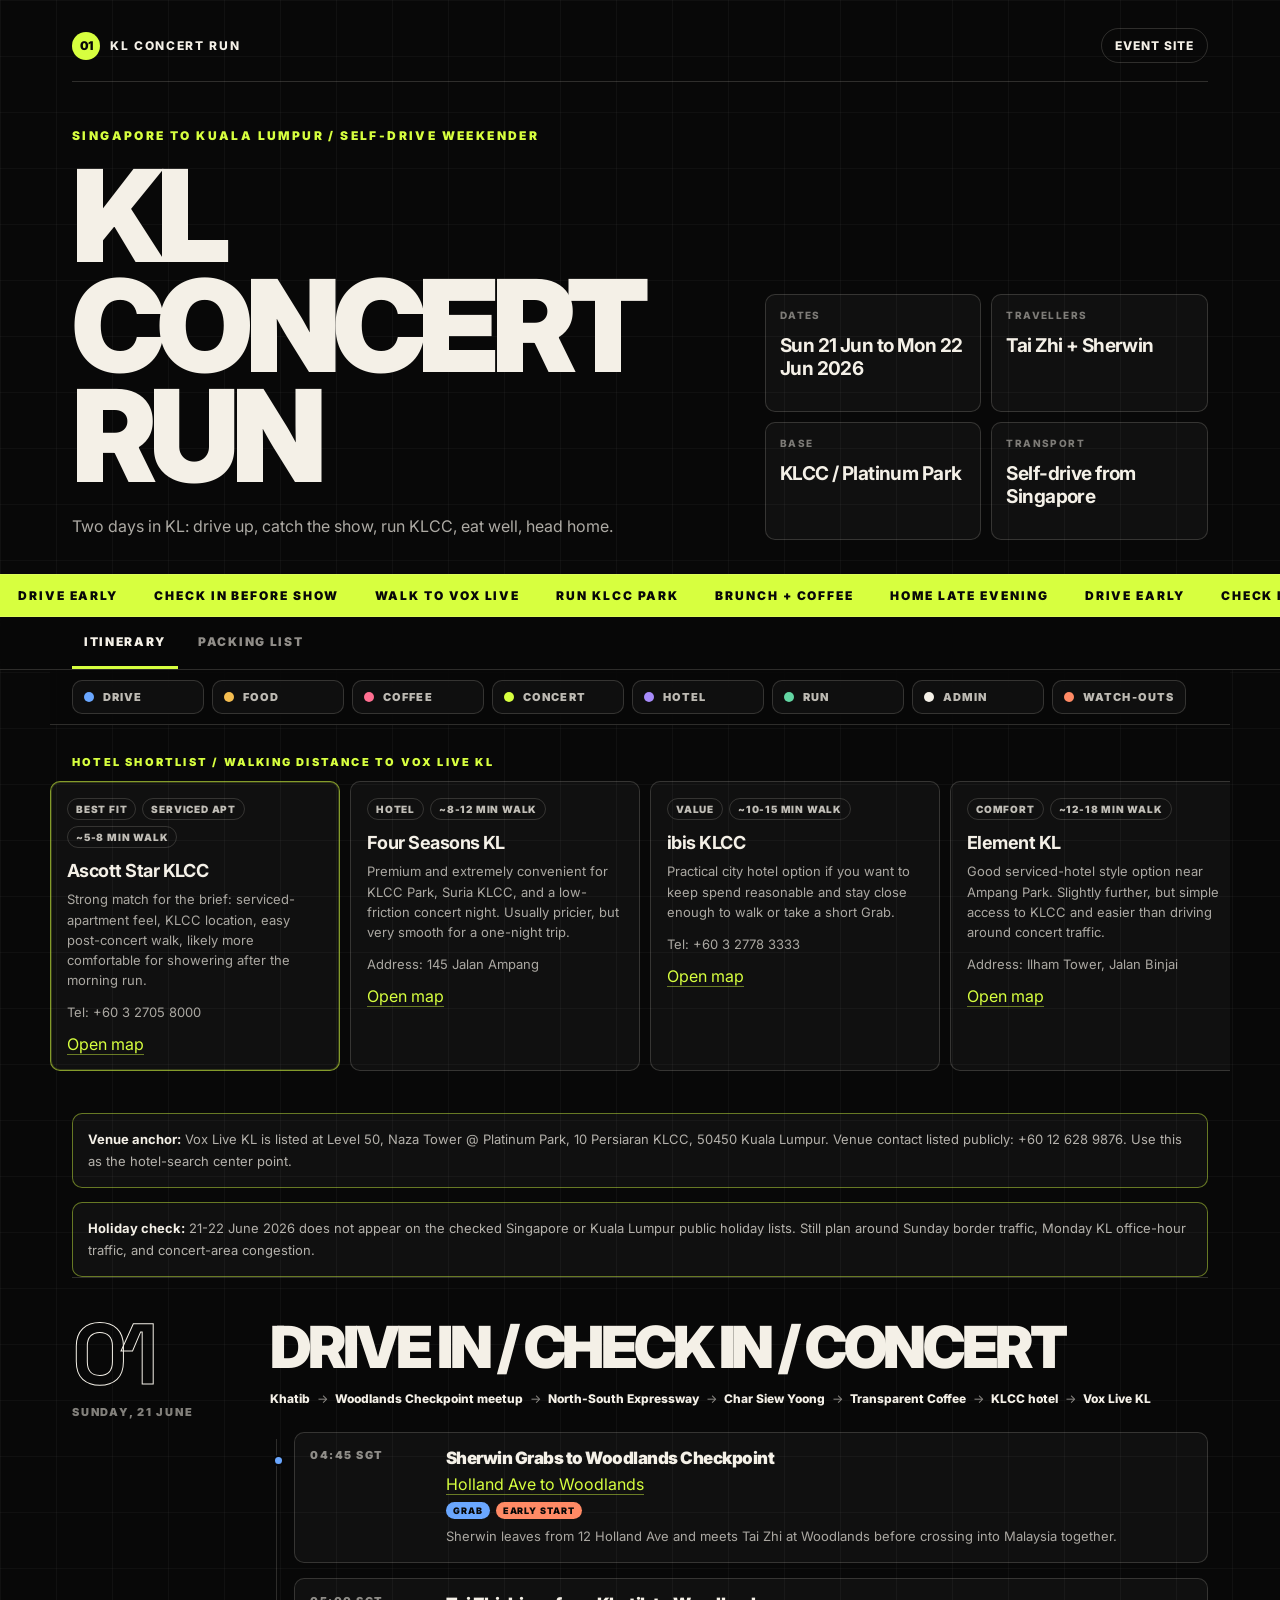
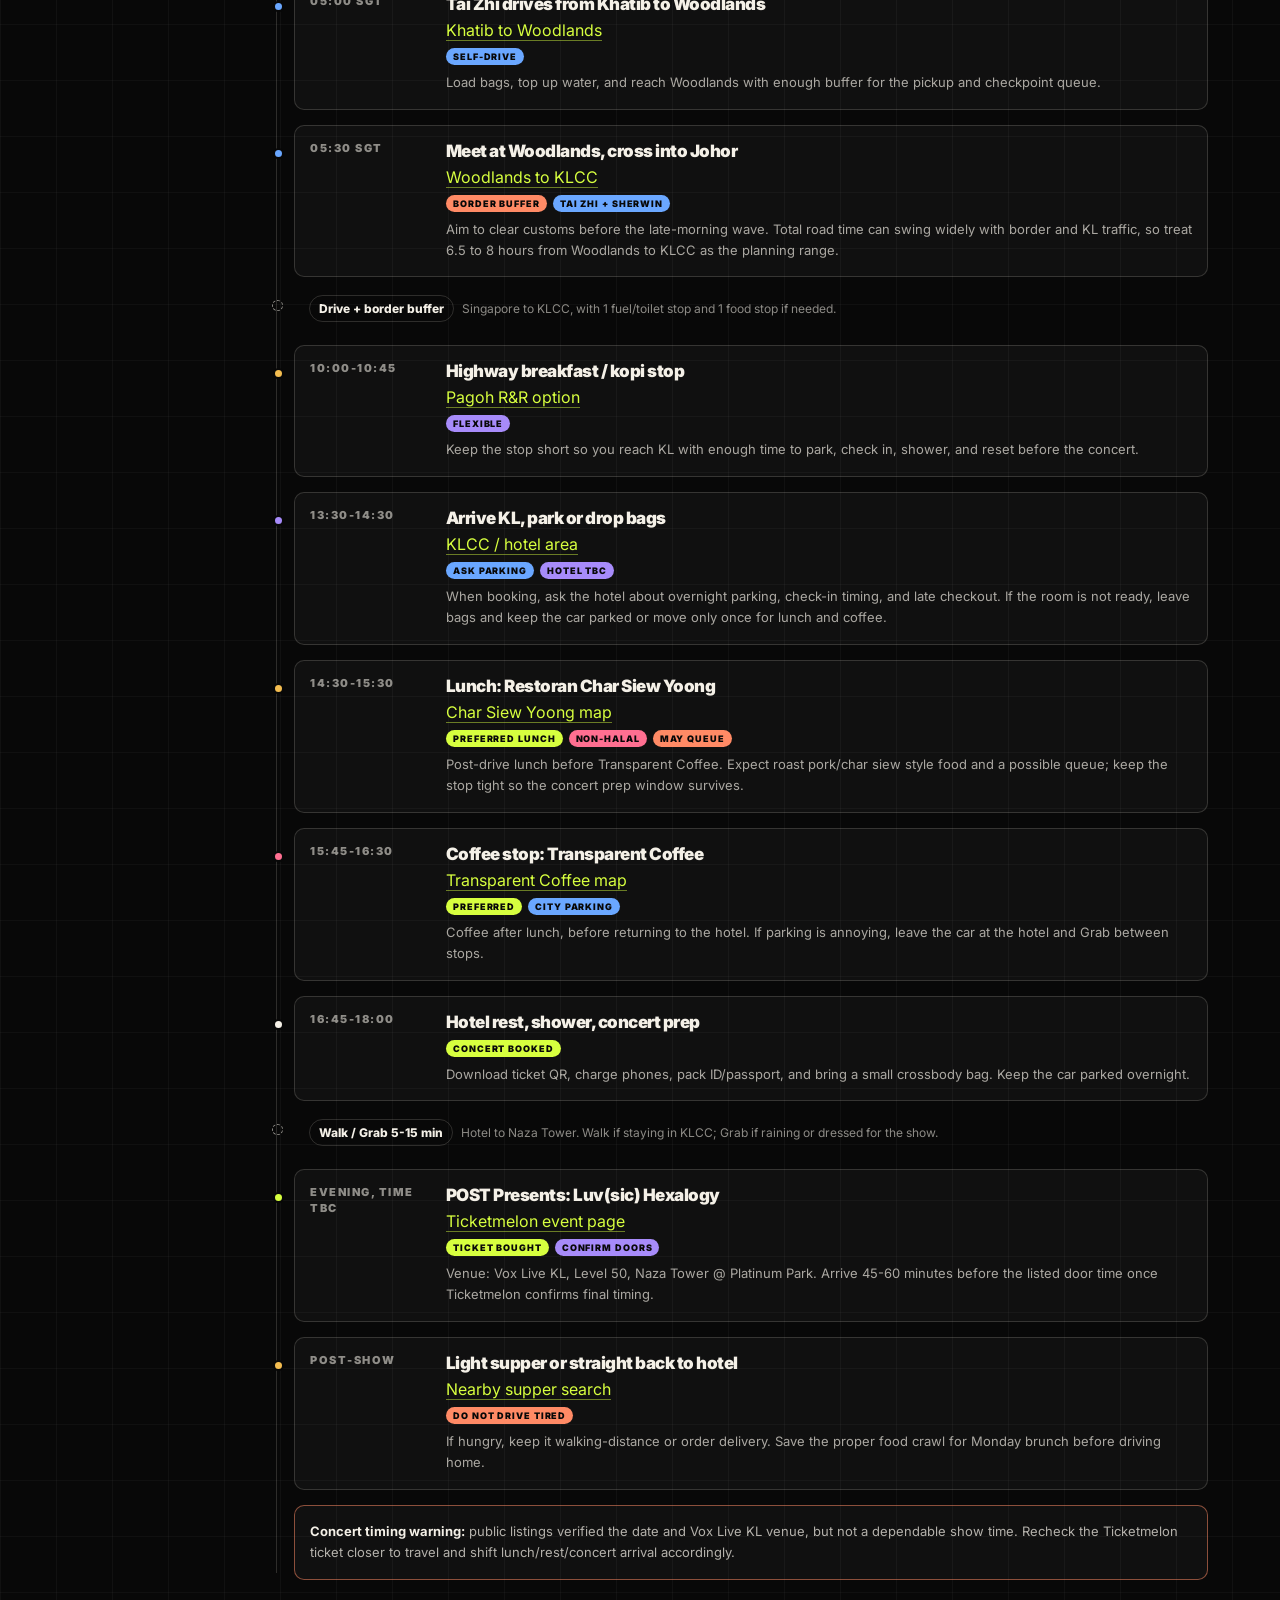
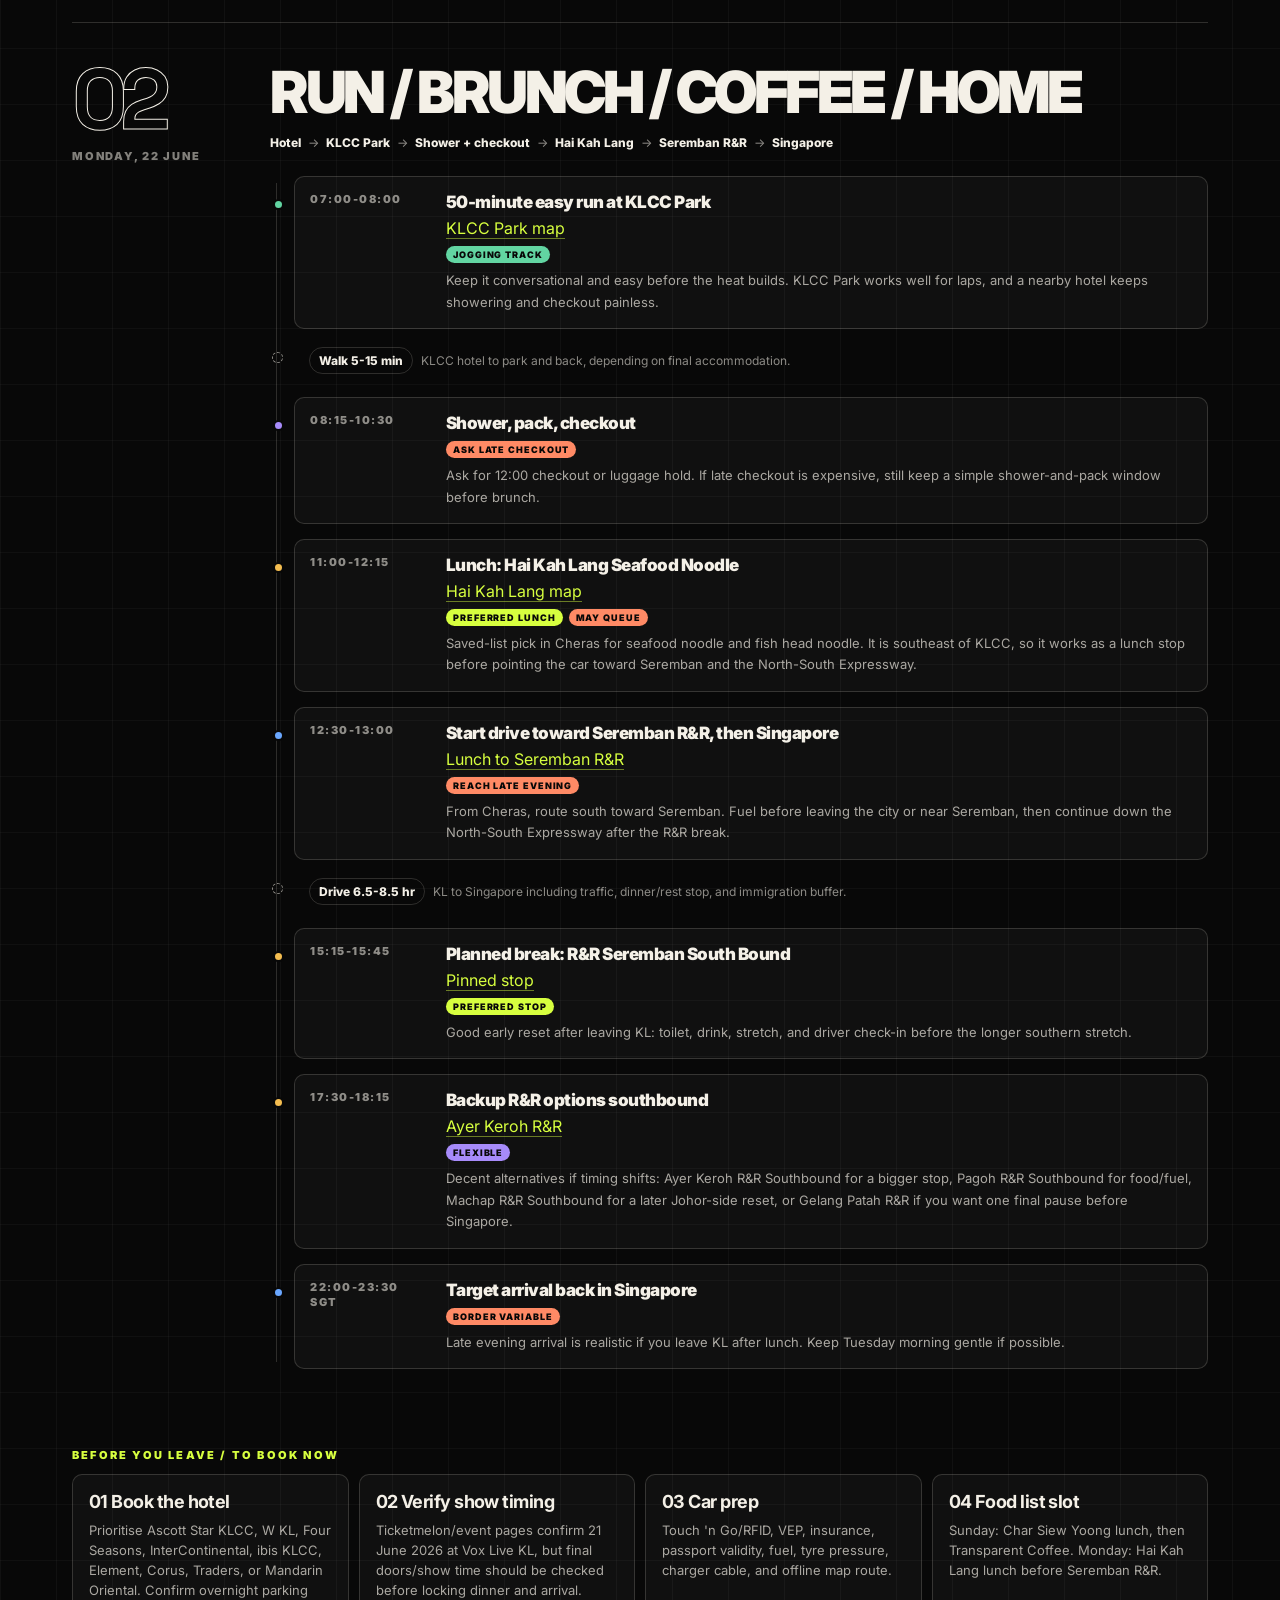
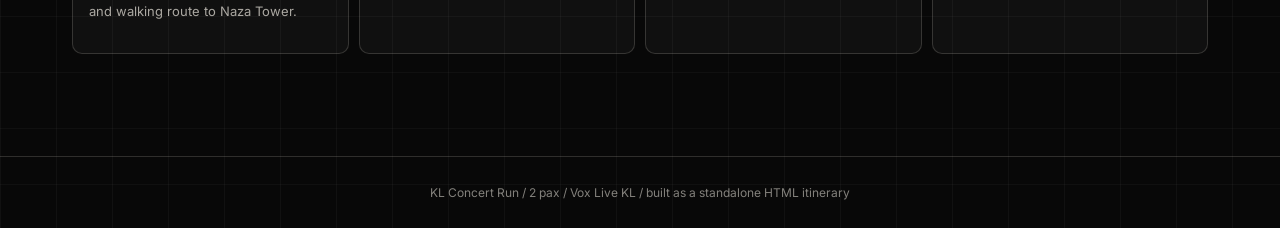
==== index.html @ bd3b13ca "Add KL concert itinerary site" ====
<!DOCTYPE html>
<html lang="en">
<head>
<meta charset="UTF-8">
<meta name="viewport" content="width=device-width, initial-scale=1.0">
<title>KL Concert Run - 21 to 22 June 2026</title>
<link rel="preconnect" href="https://fonts.googleapis.com">
<link rel="preconnect" href="https://fonts.gstatic.com" crossorigin>
<link href="https://fonts.googleapis.com/css2?family=Inter:wght@400;500;600;700;800;900&family=Space+Grotesk:wght@500;700&display=swap" rel="stylesheet">
<style>
  *, *::before, *::after { box-sizing: border-box; }
  :root {
    --black: #080808;
    --coal: #111111;
    --panel: #171717;
    --paper: #f4f0e7;
    --paper-2: #e7dece;
    --ink: #101010;
    --muted: #756e64;
    --line: rgba(244,240,231,0.16);
    --line-dark: rgba(8,8,8,0.16);
    --acid: #d7ff3f;
    --blue: #6aa7ff;
    --pink: #ff6f91;
    --mint: #62d5a2;
    --amber: #f4bd50;
    --violet: #a78bfa;
    --radius: 10px;
  }

  html { scroll-behavior: smooth; }
  body {
    margin: 0;
    background: var(--black);
    color: var(--paper);
    font-family: Inter, system-ui, -apple-system, BlinkMacSystemFont, "Segoe UI", sans-serif;
    letter-spacing: 0;
  }
  a { color: inherit; }
  button { font: inherit; }

  .shell { min-height: 100vh; background:
    linear-gradient(90deg, rgba(255,255,255,0.035) 1px, transparent 1px) 0 0 / 56px 56px,
    linear-gradient(180deg, rgba(255,255,255,0.03) 1px, transparent 1px) 0 0 / 56px 56px,
    var(--black);
  }
  header {
    max-width: 1180px;
    margin: 0 auto;
    padding: 28px 22px 34px;
  }
  .topbar {
    display: flex;
    align-items: center;
    justify-content: space-between;
    gap: 16px;
    border-bottom: 1px solid var(--line);
    padding-bottom: 18px;
  }
  .brand {
    display: flex;
    align-items: center;
    gap: 10px;
    font-size: 12px;
    font-weight: 800;
    text-transform: uppercase;
    letter-spacing: 0.14em;
  }
  .mark {
    width: 28px;
    height: 28px;
    display: grid;
    place-items: center;
    color: var(--black);
    background: var(--acid);
    border-radius: 50%;
    font-weight: 900;
    letter-spacing: -0.05em;
  }
  .ticket-link {
    display: inline-flex;
    align-items: center;
    gap: 8px;
    border: 1px solid var(--line);
    border-radius: 999px;
    padding: 9px 13px;
    color: var(--paper);
    text-decoration: none;
    font-size: 12px;
    font-weight: 800;
    text-transform: uppercase;
    letter-spacing: 0.08em;
  }
  .ticket-link:hover { background: var(--paper); color: var(--black); }

  .hero {
    display: grid;
    grid-template-columns: minmax(0, 1.2fr) minmax(280px, 0.8fr);
    gap: 28px;
    padding-top: 46px;
    align-items: end;
  }
  .eyebrow {
    color: var(--acid);
    font-size: 12px;
    font-weight: 900;
    text-transform: uppercase;
    letter-spacing: 0.2em;
    margin-bottom: 18px;
  }
  h1 {
    margin: 0;
    font-size: clamp(52px, 10vw, 132px);
    line-height: 0.86;
    letter-spacing: -0.06em;
    font-weight: 900;
    text-transform: uppercase;
  }
  .hero-copy {
    max-width: 620px;
    color: rgba(244,240,231,0.7);
    font-size: 16px;
    line-height: 1.7;
    margin: 22px 0 0;
  }
  .stat-grid {
    display: grid;
    grid-template-columns: 1fr 1fr;
    gap: 10px;
  }
  .stat {
    min-height: 118px;
    border: 1px solid var(--line);
    background: rgba(255,255,255,0.035);
    border-radius: var(--radius);
    padding: 14px;
  }
  .stat span {
    display: block;
    color: rgba(244,240,231,0.48);
    font-size: 10px;
    text-transform: uppercase;
    letter-spacing: 0.14em;
    font-weight: 800;
    margin-bottom: 14px;
  }
  .stat strong {
    display: block;
    font-size: 19px;
    line-height: 1.2;
    letter-spacing: -0.03em;
  }
  .marquee {
    overflow: hidden;
    border-top: 1px solid var(--line);
    border-bottom: 1px solid var(--line);
    background: var(--acid);
    color: var(--black);
  }
  .marquee-track {
    display: flex;
    width: max-content;
    animation: ticker 28s linear infinite;
  }
  .marquee span {
    padding: 13px 18px;
    font-size: 12px;
    font-weight: 900;
    text-transform: uppercase;
    letter-spacing: 0.16em;
    white-space: nowrap;
  }
  @keyframes ticker { to { transform: translateX(-50%); } }

  .tab-nav {
    position: sticky;
    top: 0;
    z-index: 10;
    background: rgba(8,8,8,0.86);
    backdrop-filter: blur(18px);
    border-bottom: 1px solid var(--line);
  }
  .tab-inner {
    max-width: 1180px;
    margin: 0 auto;
    padding: 0 22px;
    display: flex;
    gap: 8px;
  }
  .tab-btn {
    appearance: none;
    border: 0;
    background: transparent;
    color: rgba(244,240,231,0.58);
    padding: 17px 12px;
    font-size: 12px;
    font-weight: 900;
    text-transform: uppercase;
    letter-spacing: 0.14em;
    cursor: pointer;
    border-bottom: 3px solid transparent;
  }
  .tab-btn.active { color: var(--paper); border-bottom-color: var(--acid); }
  .tab-panel { display: none; }
  .tab-panel.active { display: block; }

  main {
    max-width: 1180px;
    margin: 0 auto;
    padding: 30px 22px 72px;
  }
  .todo-grid {
    display: grid;
    grid-template-columns: repeat(4, minmax(0, 1fr));
    gap: 10px;
    margin-bottom: 30px;
  }
  .legend-wrap {
    position: sticky;
    top: 50px;
    z-index: 9;
    margin: -30px -22px 30px;
    padding: 10px 22px;
    background: rgba(8,8,8,0.9);
    border-bottom: 1px solid var(--line);
    backdrop-filter: blur(18px);
  }
  .legend {
    max-width: 1180px;
    margin: 0 auto;
    display: flex;
    gap: 8px;
    overflow-x: auto;
    -webkit-overflow-scrolling: touch;
    scrollbar-width: none;
  }
  .legend::-webkit-scrollbar { display: none; }
  .hotel-grid {
    display: flex;
    gap: 10px;
    margin: 0 -22px 30px;
    padding: 0 22px 12px;
    overflow-x: auto;
    scroll-snap-type: x proximity;
    -webkit-overflow-scrolling: touch;
  }
  .hotel-grid::-webkit-scrollbar { height: 8px; }
  .hotel-grid::-webkit-scrollbar-track { background: rgba(244,240,231,0.08); border-radius: 999px; }
  .hotel-grid::-webkit-scrollbar-thumb { background: rgba(215,255,63,0.5); border-radius: 999px; }
  .legend-item, .hotel-card, .todo-card, .note-box {
    border: 1px solid var(--line);
    background: rgba(255,255,255,0.035);
    border-radius: var(--radius);
  }
  .legend-item {
    display: flex;
    align-items: center;
    gap: 9px;
    flex: 0 0 auto;
    min-width: 132px;
    padding: 9px 11px;
    color: rgba(244,240,231,0.76);
    font-size: 11px;
    font-weight: 900;
    letter-spacing: 0.1em;
    text-transform: uppercase;
  }
  .pip { width: 10px; height: 10px; border-radius: 50%; flex: 0 0 auto; }

  .section-kicker {
    color: var(--acid);
    font-size: 11px;
    font-weight: 900;
    text-transform: uppercase;
    letter-spacing: 0.2em;
    margin: 22px 0 12px;
  }
  .hotel-card, .todo-card {
    padding: 16px;
    min-height: 180px;
  }
  .hotel-card {
    flex: 0 0 290px;
    scroll-snap-align: start;
  }
  .hotel-card.recommended { border-color: rgba(215,255,63,0.58); box-shadow: inset 0 0 0 1px rgba(215,255,63,0.18); }
  .hotel-card h3, .todo-card h3 {
    margin: 0 0 8px;
    font-size: 18px;
    letter-spacing: -0.03em;
  }
  .hotel-card p, .todo-card p {
    margin: 0 0 12px;
    color: rgba(244,240,231,0.68);
    font-size: 13px;
    line-height: 1.55;
  }
  .mini-meta {
    display: flex;
    flex-wrap: wrap;
    gap: 6px;
    margin-bottom: 12px;
  }
  .chip {
    display: inline-flex;
    align-items: center;
    border: 1px solid var(--line);
    border-radius: 999px;
    padding: 4px 8px;
    font-size: 10px;
    font-weight: 900;
    text-transform: uppercase;
    letter-spacing: 0.08em;
    color: rgba(244,240,231,0.78);
  }
  .hotel-card a, .event-link, .note-box a {
    color: var(--acid);
    text-decoration: none;
    border-bottom: 1px solid rgba(215,255,63,0.45);
  }
  .hotel-card a:hover, .event-link:hover, .note-box a:hover { border-bottom-color: var(--acid); }

  .day-block {
    display: grid;
    grid-template-columns: 170px minmax(0, 1fr);
    gap: 28px;
    padding: 42px 0;
    border-top: 1px solid var(--line);
  }
  .day-index {
    position: sticky;
    top: 78px;
    align-self: start;
  }
  .day-number {
    font-family: "Space Grotesk", Inter, sans-serif;
    font-size: 86px;
    line-height: 0.8;
    letter-spacing: -0.09em;
    font-weight: 700;
    color: transparent;
    -webkit-text-stroke: 1px var(--paper);
  }
  .day-date {
    margin-top: 16px;
    color: rgba(244,240,231,0.52);
    font-size: 11px;
    font-weight: 900;
    text-transform: uppercase;
    letter-spacing: 0.16em;
  }
  .day-title {
    margin: 0 0 14px;
    font-size: clamp(27px, 5vw, 58px);
    line-height: 0.94;
    font-weight: 900;
    letter-spacing: -0.06em;
    text-transform: uppercase;
  }
  .route-bar {
    display: flex;
    flex-wrap: wrap;
    align-items: center;
    gap: 7px;
    margin: 0 0 24px;
    color: rgba(244,240,231,0.58);
    font-size: 12px;
    line-height: 1.6;
  }
  .route-stop {
    color: var(--paper);
    font-weight: 800;
  }
  .timeline {
    position: relative;
    padding-left: 24px;
  }
  .timeline::before {
    content: "";
    position: absolute;
    left: 6px;
    top: 7px;
    bottom: 7px;
    width: 1px;
    background: var(--line);
  }
  .event, .travel-row {
    position: relative;
    margin: 0 0 15px;
  }
  .event {
    display: grid;
    grid-template-columns: 120px minmax(0, 1fr);
    gap: 16px;
    padding: 15px;
    border: 1px solid var(--line);
    border-radius: var(--radius);
    background: rgba(255,255,255,0.035);
  }
  .event::before, .travel-row::before {
    content: "";
    position: absolute;
    left: -22px;
    top: 22px;
    width: 11px;
    height: 11px;
    border-radius: 50%;
    background: var(--paper);
    border: 2px solid var(--black);
  }
  .event.drive::before { background: var(--blue); }
  .event.food::before { background: var(--amber); }
  .event.coffee::before { background: var(--pink); }
  .event.concert::before { background: var(--acid); }
  .event.hotel::before { background: var(--violet); }
  .event.run::before { background: var(--mint); }
  .event.admin::before { background: var(--paper); }
  .event-time {
    color: rgba(244,240,231,0.56);
    font-size: 11px;
    font-weight: 900;
    text-transform: uppercase;
    letter-spacing: 0.14em;
    line-height: 1.45;
  }
  .event-name {
    font-size: 17px;
    font-weight: 900;
    letter-spacing: -0.03em;
    margin: 0 0 6px;
  }
  .event-note {
    margin: 7px 0 0;
    color: rgba(244,240,231,0.68);
    font-size: 13px;
    line-height: 1.65;
  }
  .tags {
    display: flex;
    flex-wrap: wrap;
    gap: 6px;
    margin: 8px 0 0;
  }
  .tag {
    border-radius: 999px;
    padding: 3px 7px;
    font-size: 9px;
    font-weight: 900;
    letter-spacing: 0.1em;
    text-transform: uppercase;
    color: var(--black);
  }
  .tag-booked { background: var(--acid); }
  .tag-warn { background: #ff8a65; }
  .tag-cash { background: var(--amber); }
  .tag-pork { background: var(--pink); }
  .tag-tbc { background: var(--violet); }
  .tag-parking { background: var(--blue); }
  .tag-run { background: var(--mint); }
  .travel-row {
    display: flex;
    flex-wrap: wrap;
    gap: 8px;
    align-items: center;
    padding: 3px 0 8px 15px;
    color: rgba(244,240,231,0.56);
    font-size: 12px;
  }
  .travel-row::before {
    top: 8px;
    background: transparent;
    border: 1px dashed rgba(244,240,231,0.55);
  }
  .travel-pill {
    border: 1px solid var(--line);
    border-radius: 999px;
    padding: 5px 9px;
    color: var(--paper);
    font-weight: 800;
  }
  .note-box {
    padding: 15px;
    margin: 14px 0 0;
    color: rgba(244,240,231,0.72);
    font-size: 13px;
    line-height: 1.65;
  }
  .note-box strong { color: var(--paper); }
  .note-warn { border-color: rgba(255,138,101,0.52); }
  .note-info { border-color: rgba(215,255,63,0.44); }

  .packing-head {
    display: grid;
    grid-template-columns: minmax(0, 1fr) auto;
    gap: 16px;
    align-items: center;
    padding: 22px;
    border-bottom: 1px solid var(--line);
    background: var(--coal);
  }
  .progress-wrap {
    height: 8px;
    background: rgba(244,240,231,0.14);
    border-radius: 999px;
    overflow: hidden;
  }
  .progress-bar {
    width: 0%;
    height: 100%;
    background: var(--acid);
    border-radius: inherit;
    transition: width 0.2s ease;
  }
  .pack-label {
    color: rgba(244,240,231,0.68);
    font-size: 12px;
    font-weight: 900;
    text-transform: uppercase;
    letter-spacing: 0.12em;
  }
  .pack-reset {
    border: 1px solid var(--line);
    background: transparent;
    color: var(--paper);
    border-radius: 999px;
    padding: 9px 12px;
    font-size: 11px;
    font-weight: 900;
    text-transform: uppercase;
    letter-spacing: 0.12em;
    cursor: pointer;
  }
  .pack-reset:hover { background: var(--paper); color: var(--black); }
  .pack-grid {
    display: grid;
    grid-template-columns: repeat(2, minmax(0, 1fr));
    gap: 14px;
  }
  .pack-section {
    border: 1px solid var(--line);
    border-radius: var(--radius);
    background: rgba(255,255,255,0.035);
    overflow: hidden;
  }
  .pack-section h3 {
    margin: 0;
    padding: 15px;
    border-bottom: 1px solid var(--line);
    font-size: 16px;
    letter-spacing: -0.03em;
  }
  .pack-items { padding: 8px; }
  .pack-item {
    display: flex;
    align-items: center;
    gap: 10px;
    padding: 10px 8px;
    border-radius: 8px;
    cursor: pointer;
    user-select: none;
    color: rgba(244,240,231,0.78);
    font-size: 13px;
    line-height: 1.4;
  }
  .pack-item:hover { background: rgba(255,255,255,0.06); }
  .pack-item.checked { opacity: 0.48; }
  .pack-box {
    width: 18px;
    height: 18px;
    display: grid;
    place-items: center;
    flex: 0 0 auto;
    border: 1px solid rgba(244,240,231,0.38);
    border-radius: 5px;
    color: var(--black);
    font-size: 12px;
    font-weight: 900;
  }
  .pack-item.checked .pack-box { background: var(--acid); border-color: var(--acid); }
  .pack-box span { display: none; }
  .pack-item.checked .pack-box span { display: inline; }
  .pack-item.checked .pack-text { text-decoration: line-through; }

  footer {
    border-top: 1px solid var(--line);
    padding: 28px 22px;
    color: rgba(244,240,231,0.52);
    font-size: 12px;
    text-align: center;
  }

  @media (max-width: 860px) {
    .hero, .day-block { grid-template-columns: 1fr; }
    .day-index { position: static; display: flex; gap: 16px; align-items: end; }
    .day-number { font-size: 60px; }
    .day-date { margin-top: 0; padding-bottom: 4px; }
    .todo-grid { grid-template-columns: repeat(2, minmax(0, 1fr)); }
    .event { grid-template-columns: 1fr; gap: 6px; }
  }
  @media (max-width: 620px) {
    header { padding-top: 18px; }
    .topbar { align-items: flex-start; flex-direction: column; }
    .hero { padding-top: 34px; }
    .stat-grid, .todo-grid, .pack-grid { grid-template-columns: 1fr; }
    .legend-wrap { padding-left: 14px; padding-right: 14px; }
    .legend-item { min-width: 112px; }
    .tab-inner { overflow-x: auto; }
    .tab-btn { white-space: nowrap; }
    main { padding-bottom: 48px; }
    .packing-head { grid-template-columns: 1fr; }
  }
</style>
</head>
<body>
<div class="shell">
  <header>
    <div class="topbar">
      <div class="brand"><span class="mark">01</span> KL concert run</div>
      <a class="ticket-link" href="https://www.ticketmelon.com/POST/luvsic-hex-kl" target="_blank" rel="noopener">Event site</a>
    </div>
    <div class="hero">
      <div>
        <div class="eyebrow">Singapore to Kuala Lumpur / self-drive weekender</div>
        <h1>KL<br>Concert<br>Run</h1>
        <p class="hero-copy">Two days in KL: drive up, catch the show, run KLCC, eat well, head home.</p>
      </div>
      <div class="stat-grid">
        <div class="stat"><span>Dates</span><strong>Sun 21 Jun to Mon 22 Jun 2026</strong></div>
        <div class="stat"><span>Travellers</span><strong>Tai Zhi + Sherwin</strong></div>
        <div class="stat"><span>Base</span><strong>KLCC / Platinum Park</strong></div>
        <div class="stat"><span>Transport</span><strong>Self-drive from Singapore</strong></div>
      </div>
    </div>
  </header>

  <div class="marquee" aria-hidden="true">
    <div class="marquee-track">
      <span>drive early</span><span>check in before show</span><span>walk to Vox Live</span><span>run KLCC Park</span><span>brunch + coffee</span><span>home late evening</span>
      <span>drive early</span><span>check in before show</span><span>walk to Vox Live</span><span>run KLCC Park</span><span>brunch + coffee</span><span>home late evening</span>
    </div>
  </div>

  <nav class="tab-nav">
    <div class="tab-inner">
      <button class="tab-btn active" onclick="switchTab('itinerary', this)">Itinerary</button>
      <button class="tab-btn" onclick="switchTab('packing', this)">Packing List</button>
    </div>
  </nav>

  <section id="tab-itinerary" class="tab-panel active">
    <main>
      <div class="legend-wrap">
        <div class="legend">
          <div class="legend-item"><span class="pip" style="background:var(--blue)"></span> Drive</div>
          <div class="legend-item"><span class="pip" style="background:var(--amber)"></span> Food</div>
          <div class="legend-item"><span class="pip" style="background:var(--pink)"></span> Coffee</div>
          <div class="legend-item"><span class="pip" style="background:var(--acid)"></span> Concert</div>
          <div class="legend-item"><span class="pip" style="background:var(--violet)"></span> Hotel</div>
          <div class="legend-item"><span class="pip" style="background:var(--mint)"></span> Run</div>
          <div class="legend-item"><span class="pip" style="background:var(--paper)"></span> Admin</div>
          <div class="legend-item"><span class="pip" style="background:#ff8a65"></span> Watch-outs</div>
        </div>
      </div>

      <div class="section-kicker">Hotel shortlist / walking distance to Vox Live KL</div>
      <div class="hotel-grid">
        <article class="hotel-card recommended">
          <div class="mini-meta"><span class="chip">Best fit</span><span class="chip">Serviced apt</span><span class="chip">~5-8 min walk</span></div>
          <h3>Ascott Star KLCC</h3>
          <p>Strong match for the brief: serviced-apartment feel, KLCC location, easy post-concert walk, likely more comfortable for showering after the morning run.</p>
          <p>Tel: +60 3 2705 8000</p>
          <a href="https://maps.google.com/?q=Ascott+Star+KLCC+Kuala+Lumpur" target="_blank" rel="noopener">Open map</a>
        </article>
        <article class="hotel-card">
          <div class="mini-meta"><span class="chip">Hotel</span><span class="chip">~8-12 min walk</span></div>
          <h3>Four Seasons KL</h3>
          <p>Premium and extremely convenient for KLCC Park, Suria KLCC, and a low-friction concert night. Usually pricier, but very smooth for a one-night trip.</p>
          <p>Address: 145 Jalan Ampang</p>
          <a href="https://maps.google.com/?q=Four+Seasons+Hotel+Kuala+Lumpur" target="_blank" rel="noopener">Open map</a>
        </article>
        <article class="hotel-card">
          <div class="mini-meta"><span class="chip">Value</span><span class="chip">~10-15 min walk</span></div>
          <h3>ibis KLCC</h3>
          <p>Practical city hotel option if you want to keep spend reasonable and stay close enough to walk or take a short Grab.</p>
          <p>Tel: +60 3 2778 3333</p>
          <a href="https://maps.google.com/?q=ibis+Kuala+Lumpur+City+Centre" target="_blank" rel="noopener">Open map</a>
        </article>
        <article class="hotel-card">
          <div class="mini-meta"><span class="chip">Comfort</span><span class="chip">~12-18 min walk</span></div>
          <h3>Element KL</h3>
          <p>Good serviced-hotel style option near Ampang Park. Slightly further, but simple access to KLCC and easier than driving around concert traffic.</p>
          <p>Address: Ilham Tower, Jalan Binjai</p>
          <a href="https://maps.google.com/?q=Element+Kuala+Lumpur" target="_blank" rel="noopener">Open map</a>
        </article>
        <article class="hotel-card">
          <div class="mini-meta"><span class="chip">Closest</span><span class="chip">~3-6 min walk</span></div>
          <h3>W Kuala Lumpur</h3>
          <p>Very close to Platinum Park and strong for a one-night concert stay. Good if you want the least friction after the show.</p>
          <p>Address: 121 Jalan Ampang</p>
          <a href="https://maps.google.com/?q=W+Kuala+Lumpur" target="_blank" rel="noopener">Open map</a>
        </article>
        <article class="hotel-card">
          <div class="mini-meta"><span class="chip">Reliable</span><span class="chip">~8-12 min walk</span></div>
          <h3>InterContinental KL</h3>
          <p>Polished, business-hotel reliable, and close to Ampang Park. Good option if room rates are better than the luxury KLCC hotels.</p>
          <p>Address: 165 Jalan Ampang</p>
          <a href="https://maps.google.com/?q=InterContinental+Kuala+Lumpur" target="_blank" rel="noopener">Open map</a>
        </article>
        <article class="hotel-card">
          <div class="mini-meta"><span class="chip">Practical</span><span class="chip">~10-14 min walk</span></div>
          <h3>Corus Hotel KL</h3>
          <p>Older but convenient and often more affordable. Useful if the priority is location, parking, and getting to KLCC Park easily.</p>
          <p>Address: Jalan Ampang</p>
          <a href="https://maps.google.com/?q=Corus+Hotel+Kuala+Lumpur" target="_blank" rel="noopener">Open map</a>
        </article>
        <article class="hotel-card">
          <div class="mini-meta"><span class="chip">View</span><span class="chip">~15-20 min walk</span></div>
          <h3>Traders Hotel KL</h3>
          <p>Great KLCC Park access and skyline views. Slightly further from Vox Live, but the morning run logistics are excellent.</p>
          <p>Address: Kuala Lumpur City Centre</p>
          <a href="https://maps.google.com/?q=Traders+Hotel+Kuala+Lumpur" target="_blank" rel="noopener">Open map</a>
        </article>
        <article class="hotel-card">
          <div class="mini-meta"><span class="chip">Premium</span><span class="chip">~12-16 min walk</span></div>
          <h3>Mandarin Oriental KL</h3>
          <p>Classic premium pick beside KLCC Park. Expensive, but very comfortable for the shower-run-checkout rhythm.</p>
          <p>Address: Kuala Lumpur City Centre</p>
          <a href="https://maps.google.com/?q=Mandarin+Oriental+Kuala+Lumpur" target="_blank" rel="noopener">Open map</a>
        </article>
      </div>

      <div class="note-box note-info">
        <strong>Venue anchor:</strong> Vox Live KL is listed at Level 50, Naza Tower @ Platinum Park, 10 Persiaran KLCC, 50450 Kuala Lumpur. Venue contact listed publicly: +60 12 628 9876. Use this as the hotel-search center point.
      </div>
      <div class="note-box note-info">
        <strong>Holiday check:</strong> 21-22 June 2026 does not appear on the checked Singapore or Kuala Lumpur public holiday lists. Still plan around Sunday border traffic, Monday KL office-hour traffic, and concert-area congestion.
      </div>

      <section class="day-block">
        <div class="day-index">
          <div class="day-number">01</div>
          <div class="day-date">Sunday, 21 June</div>
        </div>
        <div>
          <h2 class="day-title">Drive In / Check In / Concert</h2>
          <div class="route-bar">
            <span class="route-stop">Khatib</span><span>&rarr;</span>
            <span class="route-stop">Woodlands Checkpoint meetup</span><span>&rarr;</span>
            <span class="route-stop">North-South Expressway</span><span>&rarr;</span>
            <span class="route-stop">Char Siew Yoong</span><span>&rarr;</span>
            <span class="route-stop">Transparent Coffee</span><span>&rarr;</span>
            <span class="route-stop">KLCC hotel</span><span>&rarr;</span>
            <span class="route-stop">Vox Live KL</span>
          </div>
          <div class="timeline">
            <article class="event drive">
              <div class="event-time">04:45 SGT</div>
              <div>
                <div class="event-name">Sherwin Grabs to Woodlands Checkpoint</div>
                <a class="event-link" href="https://maps.google.com/?q=12+Holland+Avenue+Singapore+272012+to+Woodlands+Checkpoint" target="_blank" rel="noopener">Holland Ave to Woodlands</a>
                <div class="tags"><span class="tag tag-parking">Grab</span><span class="tag tag-warn">Early start</span></div>
                <p class="event-note">Sherwin leaves from 12 Holland Ave and meets Tai Zhi at Woodlands before crossing into Malaysia together.</p>
              </div>
            </article>
            <article class="event drive">
              <div class="event-time">05:00 SGT</div>
              <div>
                <div class="event-name">Tai Zhi drives from Khatib to Woodlands</div>
                <a class="event-link" href="https://maps.google.com/?q=Khatib+Singapore+to+Woodlands+Checkpoint" target="_blank" rel="noopener">Khatib to Woodlands</a>
                <div class="tags"><span class="tag tag-parking">Self-drive</span></div>
                <p class="event-note">Load bags, top up water, and reach Woodlands with enough buffer for the pickup and checkpoint queue.</p>
              </div>
            </article>
            <article class="event drive">
              <div class="event-time">05:30 SGT</div>
              <div>
                <div class="event-name">Meet at Woodlands, cross into Johor</div>
                <a class="event-link" href="https://maps.google.com/?q=Woodlands+Checkpoint+to+Naza+Tower+Platinum+Park+Kuala+Lumpur" target="_blank" rel="noopener">Woodlands to KLCC</a>
                <div class="tags"><span class="tag tag-warn">Border buffer</span><span class="tag tag-parking">Tai Zhi + Sherwin</span></div>
                <p class="event-note">Aim to clear customs before the late-morning wave. Total road time can swing widely with border and KL traffic, so treat 6.5 to 8 hours from Woodlands to KLCC as the planning range.</p>
              </div>
            </article>
            <div class="travel-row"><span class="travel-pill">Drive + border buffer</span><span>Singapore to KLCC, with 1 fuel/toilet stop and 1 food stop if needed.</span></div>
            <article class="event food">
              <div class="event-time">10:00-10:45</div>
              <div>
                <div class="event-name">Highway breakfast / kopi stop</div>
                <a class="event-link" href="https://maps.google.com/?q=Pagoh+R%26R+Northbound" target="_blank" rel="noopener">Pagoh R&amp;R option</a>
                <div class="tags"><span class="tag tag-tbc">Flexible</span></div>
                <p class="event-note">Keep the stop short so you reach KL with enough time to park, check in, shower, and reset before the concert.</p>
              </div>
            </article>
            <article class="event hotel">
              <div class="event-time">13:30-14:30</div>
              <div>
                <div class="event-name">Arrive KL, park or drop bags</div>
                <a class="event-link" href="https://maps.google.com/?q=Naza+Tower+Platinum+Park+10+Persiaran+KLCC" target="_blank" rel="noopener">KLCC / hotel area</a>
                <div class="tags"><span class="tag tag-parking">Ask parking</span><span class="tag tag-tbc">Hotel TBC</span></div>
                <p class="event-note">When booking, ask the hotel about overnight parking, check-in timing, and late checkout. If the room is not ready, leave bags and keep the car parked or move only once for lunch and coffee.</p>
              </div>
            </article>
            <article class="event food">
              <div class="event-time">14:30-15:30</div>
              <div>
                <div class="event-name">Lunch: Restoran Char Siew Yoong</div>
                <a class="event-link" href="https://maps.app.goo.gl/ZPzxf4cn898ZLqjM9" target="_blank" rel="noopener">Char Siew Yoong map</a>
                <div class="tags"><span class="tag tag-booked">Preferred lunch</span><span class="tag tag-pork">Non-halal</span><span class="tag tag-warn">May queue</span></div>
                <p class="event-note">Post-drive lunch before Transparent Coffee. Expect roast pork/char siew style food and a possible queue; keep the stop tight so the concert prep window survives.</p>
              </div>
            </article>
            <article class="event coffee">
              <div class="event-time">15:45-16:30</div>
              <div>
                <div class="event-name">Coffee stop: Transparent Coffee</div>
                <a class="event-link" href="https://maps.app.goo.gl/WF1eFHf22p12dayA7" target="_blank" rel="noopener">Transparent Coffee map</a>
                <div class="tags"><span class="tag tag-booked">Preferred</span><span class="tag tag-parking">City parking</span></div>
                <p class="event-note">Coffee after lunch, before returning to the hotel. If parking is annoying, leave the car at the hotel and Grab between stops.</p>
              </div>
            </article>
            <article class="event admin">
              <div class="event-time">16:45-18:00</div>
              <div>
                <div class="event-name">Hotel rest, shower, concert prep</div>
                <div class="tags"><span class="tag tag-booked">Concert booked</span></div>
                <p class="event-note">Download ticket QR, charge phones, pack ID/passport, and bring a small crossbody bag. Keep the car parked overnight.</p>
              </div>
            </article>
            <div class="travel-row"><span class="travel-pill">Walk / Grab 5-15 min</span><span>Hotel to Naza Tower. Walk if staying in KLCC; Grab if raining or dressed for the show.</span></div>
            <article class="event concert">
              <div class="event-time">Evening, time TBC</div>
              <div>
                <div class="event-name">POST Presents: Luv(sic) Hexalogy</div>
                <a class="event-link" href="https://www.ticketmelon.com/POST/luvsic-hex-kl" target="_blank" rel="noopener">Ticketmelon event page</a>
                <div class="tags"><span class="tag tag-booked">Ticket bought</span><span class="tag tag-tbc">Confirm doors</span></div>
                <p class="event-note">Venue: Vox Live KL, Level 50, Naza Tower @ Platinum Park. Arrive 45-60 minutes before the listed door time once Ticketmelon confirms final timing.</p>
              </div>
            </article>
            <article class="event food">
              <div class="event-time">Post-show</div>
              <div>
                <div class="event-name">Light supper or straight back to hotel</div>
                <a class="event-link" href="https://maps.google.com/?q=restaurants+near+Naza+Tower+Platinum+Park+KLCC" target="_blank" rel="noopener">Nearby supper search</a>
                <div class="tags"><span class="tag tag-warn">Do not drive tired</span></div>
                <p class="event-note">If hungry, keep it walking-distance or order delivery. Save the proper food crawl for Monday brunch before driving home.</p>
              </div>
            </article>
            <div class="note-box note-warn">
              <strong>Concert timing warning:</strong> public listings verified the date and Vox Live KL venue, but not a dependable show time. Recheck the Ticketmelon ticket closer to travel and shift lunch/rest/concert arrival accordingly.
            </div>
          </div>
        </div>
      </section>

      <section class="day-block">
        <div class="day-index">
          <div class="day-number">02</div>
          <div class="day-date">Monday, 22 June</div>
        </div>
        <div>
          <h2 class="day-title">Run / Brunch / Coffee / Home</h2>
          <div class="route-bar">
            <span class="route-stop">Hotel</span><span>&rarr;</span>
            <span class="route-stop">KLCC Park</span><span>&rarr;</span>
            <span class="route-stop">Shower + checkout</span><span>&rarr;</span>
            <span class="route-stop">Hai Kah Lang</span><span>&rarr;</span>
            <span class="route-stop">Seremban R&amp;R</span><span>&rarr;</span>
            <span class="route-stop">Singapore</span>
          </div>
          <div class="timeline">
            <article class="event run">
              <div class="event-time">07:00-08:00</div>
              <div>
                <div class="event-name">50-minute easy run at KLCC Park</div>
                <a class="event-link" href="https://maps.google.com/?q=KLCC+Park+jogging+track" target="_blank" rel="noopener">KLCC Park map</a>
                <div class="tags"><span class="tag tag-run">Jogging track</span></div>
                <p class="event-note">Keep it conversational and easy before the heat builds. KLCC Park works well for laps, and a nearby hotel keeps showering and checkout painless.</p>
              </div>
            </article>
            <div class="travel-row"><span class="travel-pill">Walk 5-15 min</span><span>KLCC hotel to park and back, depending on final accommodation.</span></div>
            <article class="event hotel">
              <div class="event-time">08:15-10:30</div>
              <div>
                <div class="event-name">Shower, pack, checkout</div>
                <div class="tags"><span class="tag tag-warn">Ask late checkout</span></div>
                <p class="event-note">Ask for 12:00 checkout or luggage hold. If late checkout is expensive, still keep a simple shower-and-pack window before brunch.</p>
              </div>
            </article>
            <article class="event food">
              <div class="event-time">11:00-12:15</div>
              <div>
                <div class="event-name">Lunch: Hai Kah Lang Seafood Noodle</div>
                <a class="event-link" href="https://maps.app.goo.gl/oVKpQCNxKWtPti3s8" target="_blank" rel="noopener">Hai Kah Lang map</a>
                <div class="tags"><span class="tag tag-booked">Preferred lunch</span><span class="tag tag-warn">May queue</span></div>
                <p class="event-note">Saved-list pick in Cheras for seafood noodle and fish head noodle. It is southeast of KLCC, so it works as a lunch stop before pointing the car toward Seremban and the North-South Expressway.</p>
              </div>
            </article>
            <article class="event drive">
              <div class="event-time">12:30-13:00</div>
              <div>
                <div class="event-name">Start drive toward Seremban R&amp;R, then Singapore</div>
                <a class="event-link" href="https://maps.google.com/?q=Hai+Kah+Lang+Seafood+Noodle+to+R%26R+Seremban+South+Bound" target="_blank" rel="noopener">Lunch to Seremban R&amp;R</a>
                <div class="tags"><span class="tag tag-warn">Reach late evening</span></div>
                <p class="event-note">From Cheras, route south toward Seremban. Fuel before leaving the city or near Seremban, then continue down the North-South Expressway after the R&amp;R break.</p>
              </div>
            </article>
            <div class="travel-row"><span class="travel-pill">Drive 6.5-8.5 hr</span><span>KL to Singapore including traffic, dinner/rest stop, and immigration buffer.</span></div>
            <article class="event food">
              <div class="event-time">15:15-15:45</div>
              <div>
                <div class="event-name">Planned break: R&amp;R Seremban South Bound</div>
                <a class="event-link" href="https://maps.app.goo.gl/zV8bCRQJKRhkcoAL6" target="_blank" rel="noopener">Pinned stop</a>
                <div class="tags"><span class="tag tag-booked">Preferred stop</span></div>
                <p class="event-note">Good early reset after leaving KL: toilet, drink, stretch, and driver check-in before the longer southern stretch.</p>
              </div>
            </article>
            <article class="event food">
              <div class="event-time">17:30-18:15</div>
              <div>
                <div class="event-name">Backup R&amp;R options southbound</div>
                <a class="event-link" href="https://maps.google.com/?q=Ayer+Keroh+R%26R+Southbound" target="_blank" rel="noopener">Ayer Keroh R&amp;R</a>
                <div class="tags"><span class="tag tag-tbc">Flexible</span></div>
                <p class="event-note">Decent alternatives if timing shifts: Ayer Keroh R&amp;R Southbound for a bigger stop, Pagoh R&amp;R Southbound for food/fuel, Machap R&amp;R Southbound for a later Johor-side reset, or Gelang Patah R&amp;R if you want one final pause before Singapore.</p>
              </div>
            </article>
            <article class="event drive">
              <div class="event-time">22:00-23:30 SGT</div>
              <div>
                <div class="event-name">Target arrival back in Singapore</div>
                <div class="tags"><span class="tag tag-warn">Border variable</span></div>
                <p class="event-note">Late evening arrival is realistic if you leave KL after lunch. Keep Tuesday morning gentle if possible.</p>
              </div>
            </article>
          </div>
        </div>
      </section>

      <div class="section-kicker">Before you leave / to book now</div>
      <div class="todo-grid">
        <article class="todo-card">
          <h3>01 Book the hotel</h3>
          <p>Prioritise Ascott Star KLCC, W KL, Four Seasons, InterContinental, ibis KLCC, Element, Corus, Traders, or Mandarin Oriental. Confirm overnight parking and walking route to Naza Tower.</p>
        </article>
        <article class="todo-card">
          <h3>02 Verify show timing</h3>
          <p>Ticketmelon/event pages confirm 21 June 2026 at Vox Live KL, but final doors/show time should be checked before locking dinner and arrival.</p>
        </article>
        <article class="todo-card">
          <h3>03 Car prep</h3>
          <p>Touch 'n Go/RFID, VEP, insurance, passport validity, fuel, tyre pressure, charger cable, and offline map route.</p>
        </article>
        <article class="todo-card">
          <h3>04 Food list slot</h3>
          <p>Sunday: Char Siew Yoong lunch, then Transparent Coffee. Monday: Hai Kah Lang lunch before Seremban R&amp;R.</p>
        </article>
      </div>
    </main>
  </section>

  <section id="tab-packing" class="tab-panel">
    <div class="packing-head">
      <div>
        <div class="progress-wrap"><div class="progress-bar" id="packBar"></div></div>
      </div>
      <div style="display:flex; gap:10px; align-items:center; justify-content:space-between;">
        <div class="pack-label" id="packLabel">0 of 0 packed</div>
        <button class="pack-reset" onclick="resetPacking()">Reset</button>
      </div>
    </div>
    <main>
      <div class="pack-grid">
        <section class="pack-section">
          <h3>Documents & Money</h3>
          <div class="pack-items">
            <div class="pack-item"><div class="pack-box"><span>&check;</span></div><div class="pack-text">Passport</div></div>
            <div class="pack-item"><div class="pack-box"><span>&check;</span></div><div class="pack-text">Concert ticket QR / Ticketmelon login</div></div>
            <div class="pack-item"><div class="pack-box"><span>&check;</span></div><div class="pack-text">Hotel booking confirmation</div></div>
            <div class="pack-item"><div class="pack-box"><span>&check;</span></div><div class="pack-text">Driving licence, insurance, VEP / RFID / Touch 'n Go</div></div>
            <div class="pack-item"><div class="pack-box"><span>&check;</span></div><div class="pack-text">MYR cash, cards, small notes for parking</div></div>
          </div>
        </section>
        <section class="pack-section">
          <h3>Clothing</h3>
          <div class="pack-items">
            <div class="pack-item"><div class="pack-box"><span>&check;</span></div><div class="pack-text">Concert outfit</div></div>
            <div class="pack-item"><div class="pack-box"><span>&check;</span></div><div class="pack-text">Comfortable shoes for walking / queueing</div></div>
            <div class="pack-item"><div class="pack-box"><span>&check;</span></div><div class="pack-text">Sleepwear</div></div>
            <div class="pack-item"><div class="pack-box"><span>&check;</span></div><div class="pack-text">Fresh outfit for Monday brunch</div></div>
            <div class="pack-item"><div class="pack-box"><span>&check;</span></div><div class="pack-text">Underwear and socks</div></div>
          </div>
        </section>
        <section class="pack-section">
          <h3>Toiletries</h3>
          <div class="pack-items">
            <div class="pack-item"><div class="pack-box"><span>&check;</span></div><div class="pack-text">Toothbrush and toothpaste</div></div>
            <div class="pack-item"><div class="pack-box"><span>&check;</span></div><div class="pack-text">Face wash and moisturiser</div></div>
            <div class="pack-item"><div class="pack-box"><span>&check;</span></div><div class="pack-text">Deodorant</div></div>
            <div class="pack-item"><div class="pack-box"><span>&check;</span></div><div class="pack-text">Sunscreen for KLCC run</div></div>
            <div class="pack-item"><div class="pack-box"><span>&check;</span></div><div class="pack-text">Medication / plasters / motion sickness tablets</div></div>
          </div>
        </section>
        <section class="pack-section">
          <h3>Tech & Gadgets</h3>
          <div class="pack-items">
            <div class="pack-item"><div class="pack-box"><span>&check;</span></div><div class="pack-text">Phone and charging cable</div></div>
            <div class="pack-item"><div class="pack-box"><span>&check;</span></div><div class="pack-text">Power bank</div></div>
            <div class="pack-item"><div class="pack-box"><span>&check;</span></div><div class="pack-text">Car charger / USB-C cable</div></div>
            <div class="pack-item"><div class="pack-box"><span>&check;</span></div><div class="pack-text">Offline Google Maps / Waze route</div></div>
            <div class="pack-item"><div class="pack-box"><span>&check;</span></div><div class="pack-text">Malaysia roaming / eSIM</div></div>
          </div>
        </section>
        <section class="pack-section">
          <h3>Run & Activities</h3>
          <div class="pack-items">
            <div class="pack-item"><div class="pack-box"><span>&check;</span></div><div class="pack-text">Running shoes</div></div>
            <div class="pack-item"><div class="pack-box"><span>&check;</span></div><div class="pack-text">Running top and shorts</div></div>
            <div class="pack-item"><div class="pack-box"><span>&check;</span></div><div class="pack-text">Running socks</div></div>
            <div class="pack-item"><div class="pack-box"><span>&check;</span></div><div class="pack-text">Cap / sunglasses</div></div>
            <div class="pack-item"><div class="pack-box"><span>&check;</span></div><div class="pack-text">Small towel / laundry bag</div></div>
          </div>
        </section>
        <section class="pack-section">
          <h3>Car & Road Trip</h3>
          <div class="pack-items">
            <div class="pack-item"><div class="pack-box"><span>&check;</span></div><div class="pack-text">Water bottles</div></div>
            <div class="pack-item"><div class="pack-box"><span>&check;</span></div><div class="pack-text">Snacks for the drive</div></div>
            <div class="pack-item"><div class="pack-box"><span>&check;</span></div><div class="pack-text">Tissues / wet wipes</div></div>
            <div class="pack-item"><div class="pack-box"><span>&check;</span></div><div class="pack-text">Sunglasses for driver</div></div>
            <div class="pack-item"><div class="pack-box"><span>&check;</span></div><div class="pack-text">Reusable bag for coffee and snacks</div></div>
          </div>
        </section>
      </div>
    </main>
  </section>

  <footer>
    KL Concert Run / 2 pax / Vox Live KL / built as a standalone HTML itinerary
  </footer>
</div>

<script>
  function switchTab(id, btn) {
    document.querySelectorAll('.tab-panel').forEach(function(panel) {
      panel.classList.remove('active');
    });
    document.querySelectorAll('.tab-btn').forEach(function(button) {
      button.classList.remove('active');
    });
    document.getElementById('tab-' + id).classList.add('active');
    btn.classList.add('active');
  }

  function updatePacking() {
    var all = document.querySelectorAll('.pack-item');
    var done = document.querySelectorAll('.pack-item.checked');
    var pct = all.length ? Math.round(done.length / all.length * 100) : 0;
    document.getElementById('packBar').style.width = pct + '%';
    document.getElementById('packLabel').textContent = done.length + ' of ' + all.length + ' packed';
  }

  document.querySelectorAll('.pack-item').forEach(function(item) {
    item.addEventListener('click', function() {
      item.classList.toggle('checked');
      updatePacking();
    });
  });

  function resetPacking() {
    document.querySelectorAll('.pack-item').forEach(function(item) {
      item.classList.remove('checked');
    });
    updatePacking();
  }

  updatePacking();
</script>
</body>
</html>
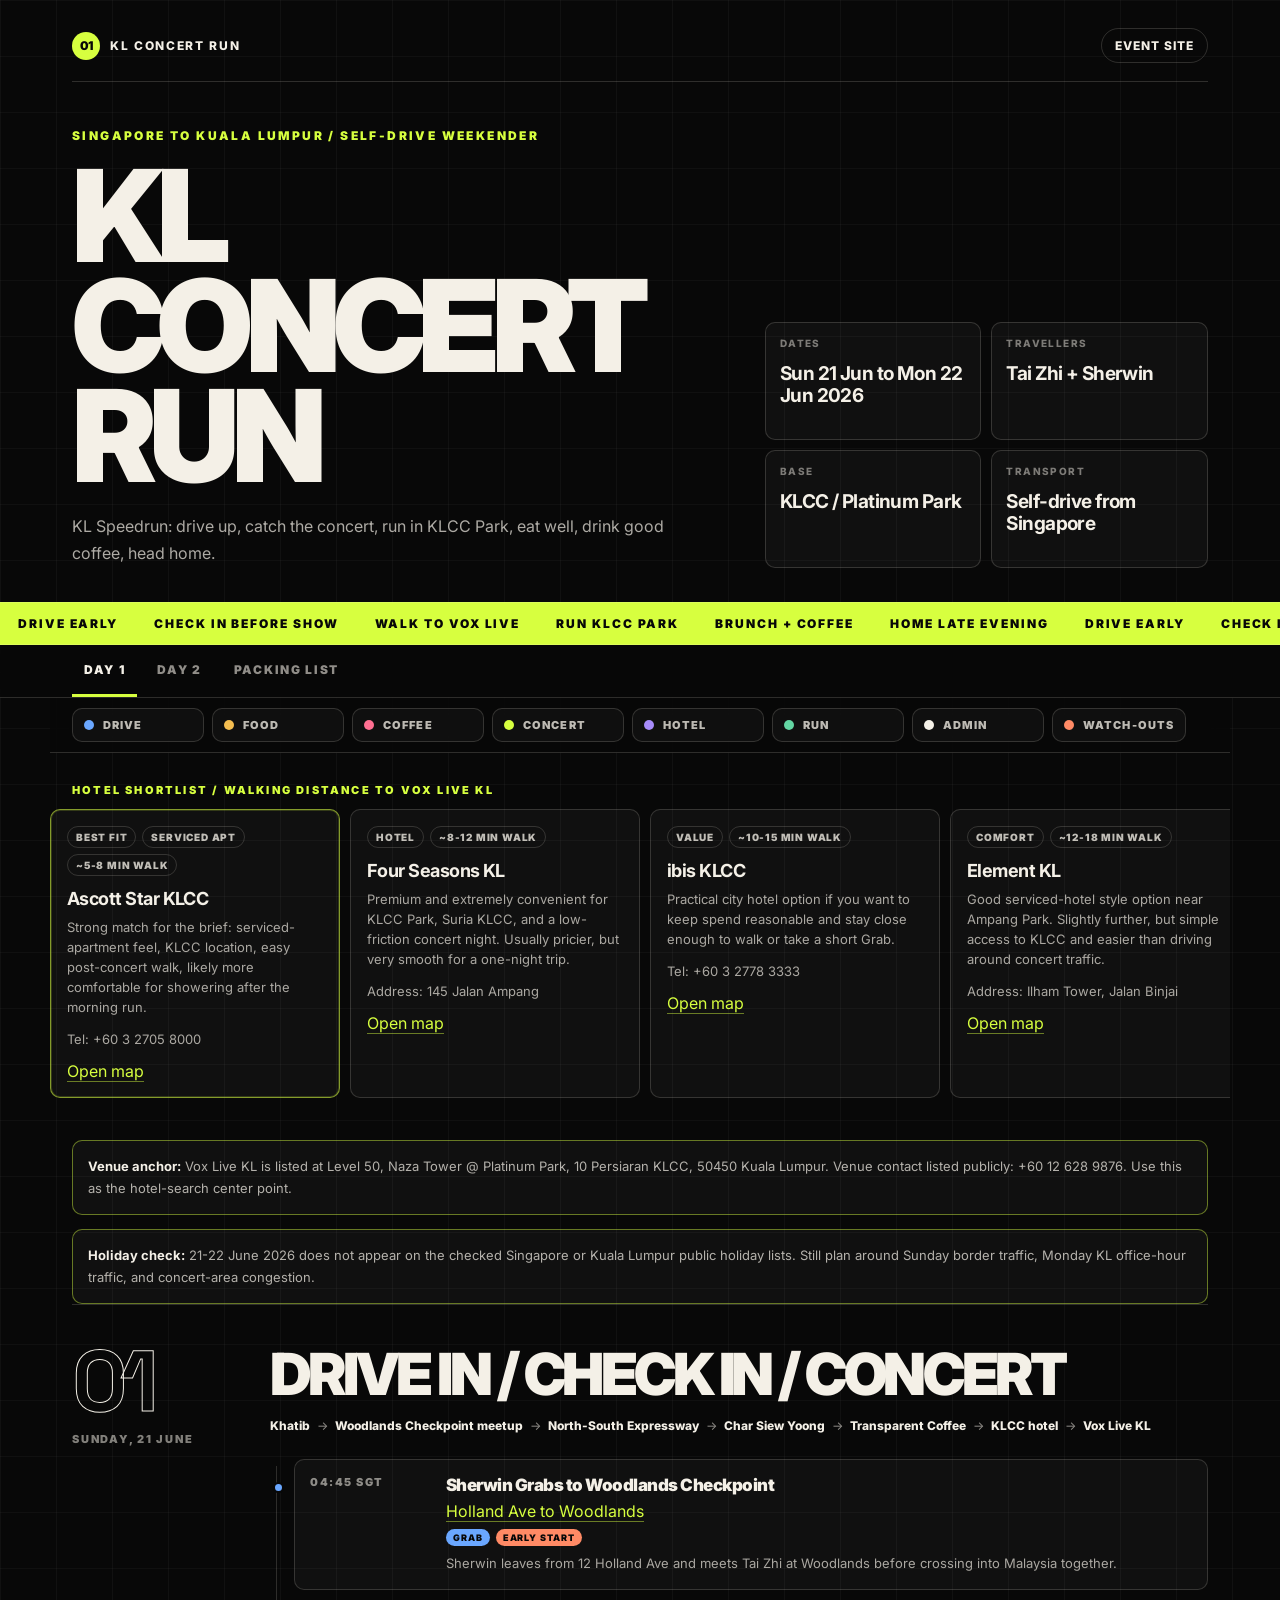
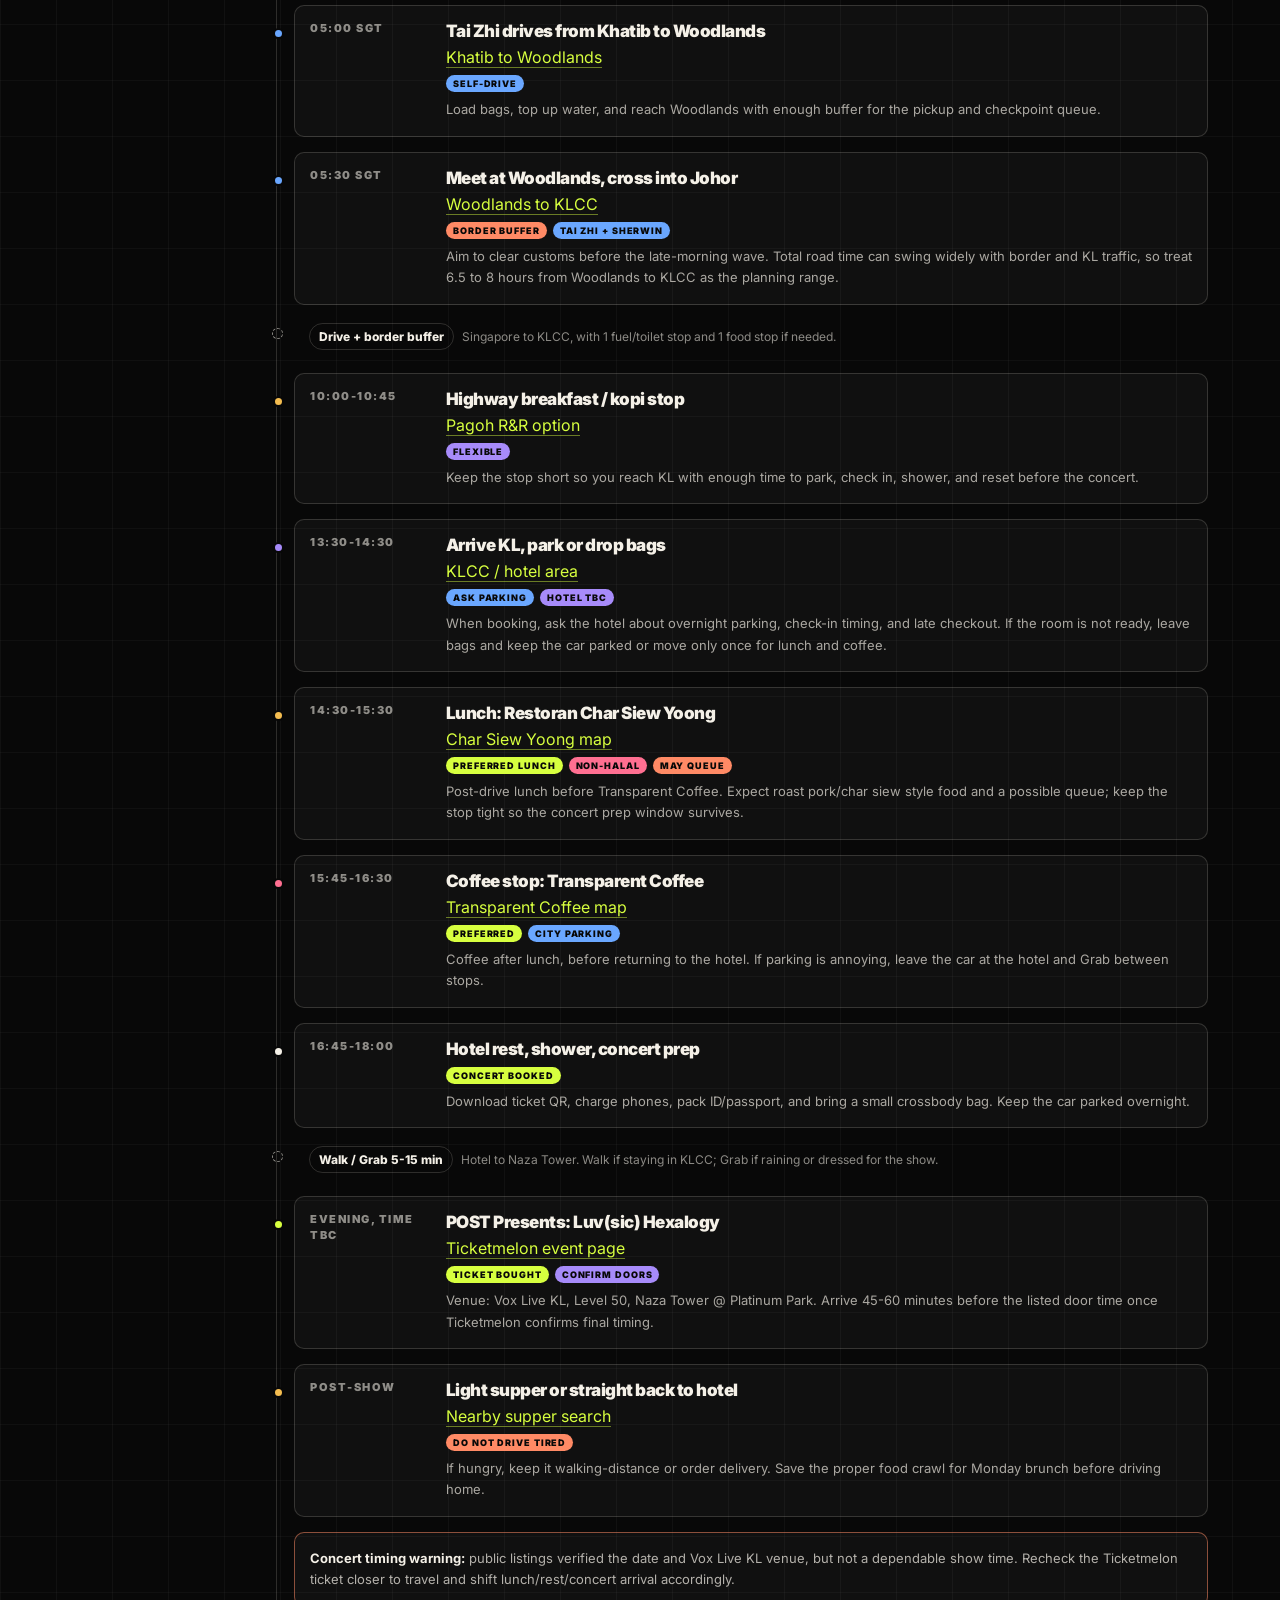
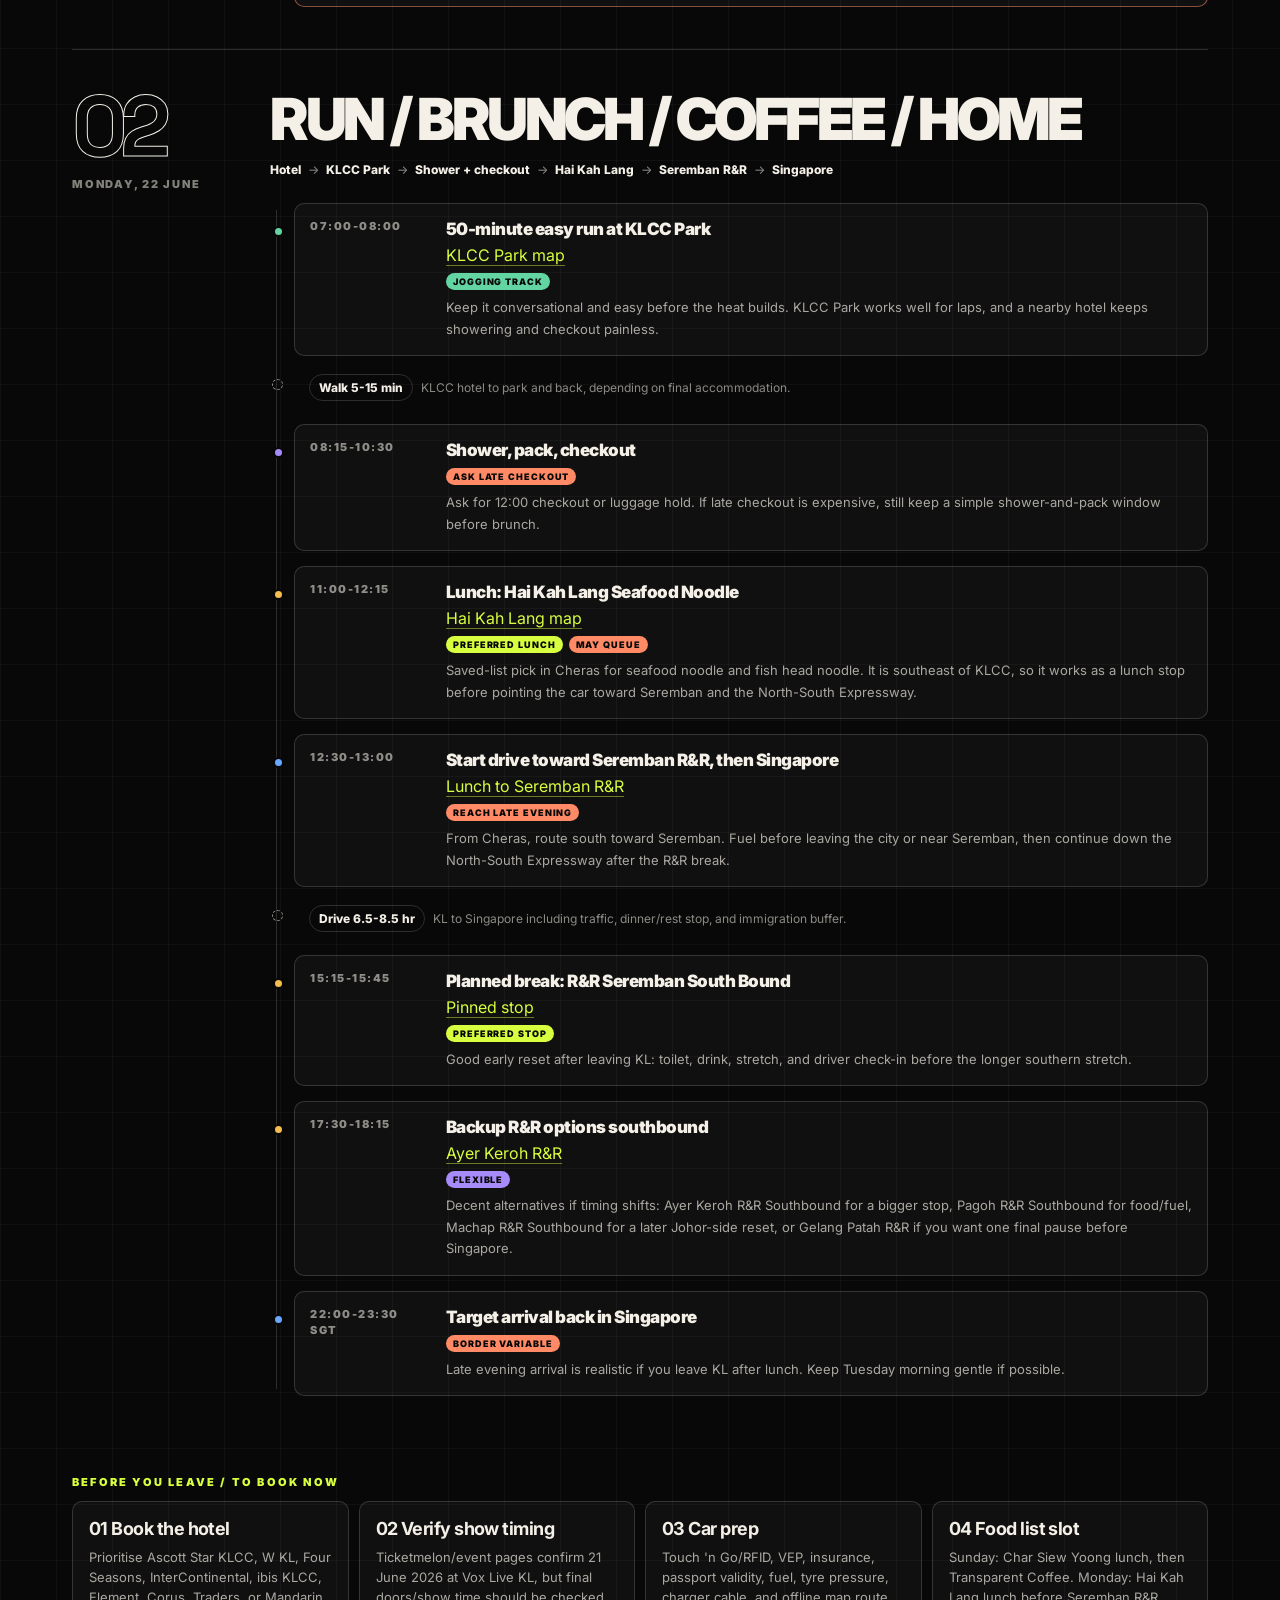
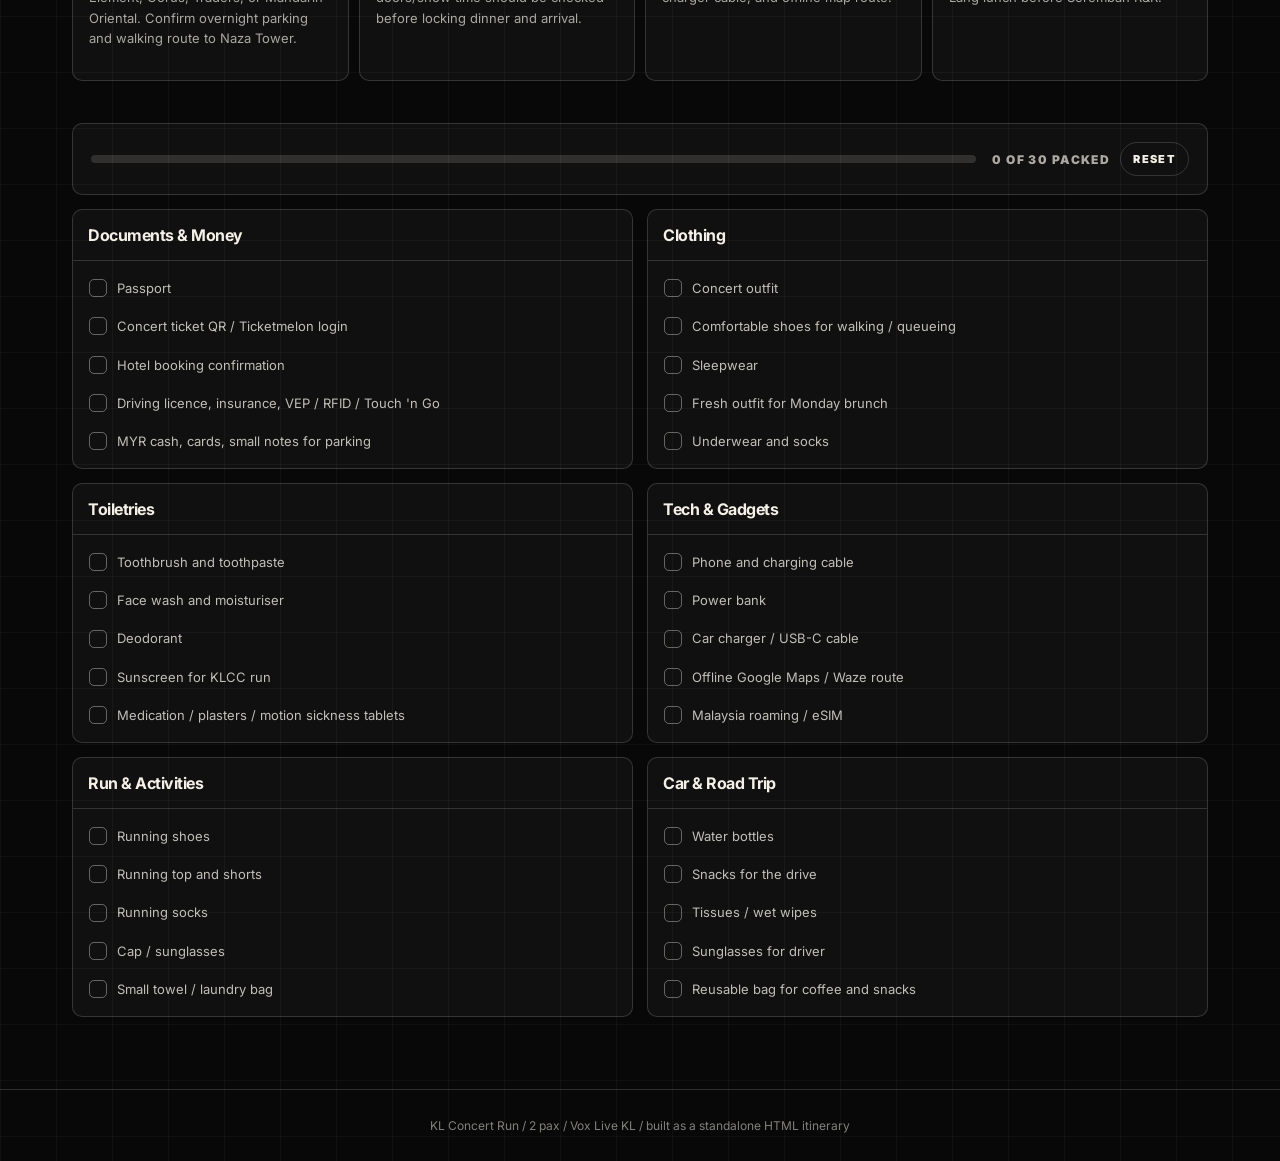
==== commit a431a049: "Add day tabs with scroll navigation" ====
--- a/index.html
+++ b/index.html
@@ -7,1071 +7,67 @@
 <link rel="preconnect" href="https://fonts.googleapis.com">
 <link rel="preconnect" href="https://fonts.gstatic.com" crossorigin>
 <link href="https://fonts.googleapis.com/css2?family=Inter:wght@400;500;600;700;800;900&family=Space+Grotesk:wght@500;700&display=swap" rel="stylesheet">
-<style>
-  *, *::before, *::after { box-sizing: border-box; }
-  :root {
-    --black: #080808;
-    --coal: #111111;
-    --panel: #171717;
-    --paper: #f4f0e7;
-    --paper-2: #e7dece;
-    --ink: #101010;
-    --muted: #756e64;
-    --line: rgba(244,240,231,0.16);
-    --line-dark: rgba(8,8,8,0.16);
-    --acid: #d7ff3f;
-    --blue: #6aa7ff;
-    --pink: #ff6f91;
-    --mint: #62d5a2;
-    --amber: #f4bd50;
-    --violet: #a78bfa;
-    --radius: 10px;
-  }
-
-  html { scroll-behavior: smooth; }
-  body {
-    margin: 0;
-    background: var(--black);
-    color: var(--paper);
-    font-family: Inter, system-ui, -apple-system, BlinkMacSystemFont, "Segoe UI", sans-serif;
-    letter-spacing: 0;
-  }
-  a { color: inherit; }
-  button { font: inherit; }
-
-  .shell { min-height: 100vh; background:
-    linear-gradient(90deg, rgba(255,255,255,0.035) 1px, transparent 1px) 0 0 / 56px 56px,
-    linear-gradient(180deg, rgba(255,255,255,0.03) 1px, transparent 1px) 0 0 / 56px 56px,
-    var(--black);
-  }
-  header {
-    max-width: 1180px;
-    margin: 0 auto;
-    padding: 28px 22px 34px;
-  }
-  .topbar {
-    display: flex;
-    align-items: center;
-    justify-content: space-between;
-    gap: 16px;
-    border-bottom: 1px solid var(--line);
-    padding-bottom: 18px;
-  }
-  .brand {
-    display: flex;
-    align-items: center;
-    gap: 10px;
-    font-size: 12px;
-    font-weight: 800;
-    text-transform: uppercase;
-    letter-spacing: 0.14em;
-  }
-  .mark {
-    width: 28px;
-    height: 28px;
-    display: grid;
-    place-items: center;
-    color: var(--black);
-    background: var(--acid);
-    border-radius: 50%;
-    font-weight: 900;
-    letter-spacing: -0.05em;
-  }
-  .ticket-link {
-    display: inline-flex;
-    align-items: center;
-    gap: 8px;
-    border: 1px solid var(--line);
-    border-radius: 999px;
-    padding: 9px 13px;
-    color: var(--paper);
-    text-decoration: none;
-    font-size: 12px;
-    font-weight: 800;
-    text-transform: uppercase;
-    letter-spacing: 0.08em;
-  }
-  .ticket-link:hover { background: var(--paper); color: var(--black); }
-
-  .hero {
-    display: grid;
-    grid-template-columns: minmax(0, 1.2fr) minmax(280px, 0.8fr);
-    gap: 28px;
-    padding-top: 46px;
-    align-items: end;
-  }
-  .eyebrow {
-    color: var(--acid);
-    font-size: 12px;
-    font-weight: 900;
-    text-transform: uppercase;
-    letter-spacing: 0.2em;
-    margin-bottom: 18px;
-  }
-  h1 {
-    margin: 0;
-    font-size: clamp(52px, 10vw, 132px);
-    line-height: 0.86;
-    letter-spacing: -0.06em;
-    font-weight: 900;
-    text-transform: uppercase;
-  }
-  .hero-copy {
-    max-width: 620px;
-    color: rgba(244,240,231,0.7);
-    font-size: 16px;
-    line-height: 1.7;
-    margin: 22px 0 0;
-  }
-  .stat-grid {
-    display: grid;
-    grid-template-columns: 1fr 1fr;
-    gap: 10px;
-  }
-  .stat {
-    min-height: 118px;
-    border: 1px solid var(--line);
-    background: rgba(255,255,255,0.035);
-    border-radius: var(--radius);
-    padding: 14px;
-  }
-  .stat span {
-    display: block;
-    color: rgba(244,240,231,0.48);
-    font-size: 10px;
-    text-transform: uppercase;
-    letter-spacing: 0.14em;
-    font-weight: 800;
-    margin-bottom: 14px;
-  }
-  .stat strong {
-    display: block;
-    font-size: 19px;
-    line-height: 1.2;
-    letter-spacing: -0.03em;
-  }
-  .marquee {
-    overflow: hidden;
-    border-top: 1px solid var(--line);
-    border-bottom: 1px solid var(--line);
-    background: var(--acid);
-    color: var(--black);
-  }
-  .marquee-track {
-    display: flex;
-    width: max-content;
-    animation: ticker 28s linear infinite;
-  }
-  .marquee span {
-    padding: 13px 18px;
-    font-size: 12px;
-    font-weight: 900;
-    text-transform: uppercase;
-    letter-spacing: 0.16em;
-    white-space: nowrap;
-  }
-  @keyframes ticker { to { transform: translateX(-50%); } }
-
-  .tab-nav {
-    position: sticky;
-    top: 0;
-    z-index: 10;
-    background: rgba(8,8,8,0.86);
-    backdrop-filter: blur(18px);
-    border-bottom: 1px solid var(--line);
-  }
-  .tab-inner {
-    max-width: 1180px;
-    margin: 0 auto;
-    padding: 0 22px;
-    display: flex;
-    gap: 8px;
-  }
-  .tab-btn {
-    appearance: none;
-    border: 0;
-    background: transparent;
-    color: rgba(244,240,231,0.58);
-    padding: 17px 12px;
-    font-size: 12px;
-    font-weight: 900;
-    text-transform: uppercase;
-    letter-spacing: 0.14em;
-    cursor: pointer;
-    border-bottom: 3px solid transparent;
-  }
-  .tab-btn.active { color: var(--paper); border-bottom-color: var(--acid); }
-  .tab-panel { display: none; }
-  .tab-panel.active { display: block; }
-
-  main {
-    max-width: 1180px;
-    margin: 0 auto;
-    padding: 30px 22px 72px;
-  }
-  .todo-grid {
-    display: grid;
-    grid-template-columns: repeat(4, minmax(0, 1fr));
-    gap: 10px;
-    margin-bottom: 30px;
-  }
-  .legend-wrap {
-    position: sticky;
-    top: 50px;
-    z-index: 9;
-    margin: -30px -22px 30px;
-    padding: 10px 22px;
-    background: rgba(8,8,8,0.9);
-    border-bottom: 1px solid var(--line);
-    backdrop-filter: blur(18px);
-  }
-  .legend {
-    max-width: 1180px;
-    margin: 0 auto;
-    display: flex;
-    gap: 8px;
-    overflow-x: auto;
-    -webkit-overflow-scrolling: touch;
-    scrollbar-width: none;
-  }
-  .legend::-webkit-scrollbar { display: none; }
-  .hotel-grid {
-    display: flex;
-    gap: 10px;
-    margin: 0 -22px 30px;
-    padding: 0 22px 12px;
-    overflow-x: auto;
-    scroll-snap-type: x proximity;
-    -webkit-overflow-scrolling: touch;
-  }
-  .hotel-grid::-webkit-scrollbar { height: 8px; }
-  .hotel-grid::-webkit-scrollbar-track { background: rgba(244,240,231,0.08); border-radius: 999px; }
-  .hotel-grid::-webkit-scrollbar-thumb { background: rgba(215,255,63,0.5); border-radius: 999px; }
-  .legend-item, .hotel-card, .todo-card, .note-box {
-    border: 1px solid var(--line);
-    background: rgba(255,255,255,0.035);
-    border-radius: var(--radius);
-  }
-  .legend-item {
-    display: flex;
-    align-items: center;
-    gap: 9px;
-    flex: 0 0 auto;
-    min-width: 132px;
-    padding: 9px 11px;
-    color: rgba(244,240,231,0.76);
-    font-size: 11px;
-    font-weight: 900;
-    letter-spacing: 0.1em;
-    text-transform: uppercase;
-  }
-  .pip { width: 10px; height: 10px; border-radius: 50%; flex: 0 0 auto; }
-
-  .section-kicker {
-    color: var(--acid);
-    font-size: 11px;
-    font-weight: 900;
-    text-transform: uppercase;
-    letter-spacing: 0.2em;
-    margin: 22px 0 12px;
-  }
-  .hotel-card, .todo-card {
-    padding: 16px;
-    min-height: 180px;
-  }
-  .hotel-card {
-    flex: 0 0 290px;
-    scroll-snap-align: start;
-  }
-  .hotel-card.recommended { border-color: rgba(215,255,63,0.58); box-shadow: inset 0 0 0 1px rgba(215,255,63,0.18); }
-  .hotel-card h3, .todo-card h3 {
-    margin: 0 0 8px;
-    font-size: 18px;
-    letter-spacing: -0.03em;
-  }
-  .hotel-card p, .todo-card p {
-    margin: 0 0 12px;
-    color: rgba(244,240,231,0.68);
-    font-size: 13px;
-    line-height: 1.55;
-  }
-  .mini-meta {
-    display: flex;
-    flex-wrap: wrap;
-    gap: 6px;
-    margin-bottom: 12px;
-  }
-  .chip {
-    display: inline-flex;
-    align-items: center;
-    border: 1px solid var(--line);
-    border-radius: 999px;
-    padding: 4px 8px;
-    font-size: 10px;
-    font-weight: 900;
-    text-transform: uppercase;
-    letter-spacing: 0.08em;
-    color: rgba(244,240,231,0.78);
-  }
-  .hotel-card a, .event-link, .note-box a {
-    color: var(--acid);
-    text-decoration: none;
-    border-bottom: 1px solid rgba(215,255,63,0.45);
-  }
-  .hotel-card a:hover, .event-link:hover, .note-box a:hover { border-bottom-color: var(--acid); }
-
-  .day-block {
-    display: grid;
-    grid-template-columns: 170px minmax(0, 1fr);
-    gap: 28px;
-    padding: 42px 0;
-    border-top: 1px solid var(--line);
-  }
-  .day-index {
-    position: sticky;
-    top: 78px;
-    align-self: start;
-  }
-  .day-number {
-    font-family: "Space Grotesk", Inter, sans-serif;
-    font-size: 86px;
-    line-height: 0.8;
-    letter-spacing: -0.09em;
-    font-weight: 700;
-    color: transparent;
-    -webkit-text-stroke: 1px var(--paper);
-  }
-  .day-date {
-    margin-top: 16px;
-    color: rgba(244,240,231,0.52);
-    font-size: 11px;
-    font-weight: 900;
-    text-transform: uppercase;
-    letter-spacing: 0.16em;
-  }
-  .day-title {
-    margin: 0 0 14px;
-    font-size: clamp(27px, 5vw, 58px);
-    line-height: 0.94;
-    font-weight: 900;
-    letter-spacing: -0.06em;
-    text-transform: uppercase;
-  }
-  .route-bar {
-    display: flex;
-    flex-wrap: wrap;
-    align-items: center;
-    gap: 7px;
-    margin: 0 0 24px;
-    color: rgba(244,240,231,0.58);
-    font-size: 12px;
-    line-height: 1.6;
-  }
-  .route-stop {
-    color: var(--paper);
-    font-weight: 800;
-  }
-  .timeline {
-    position: relative;
-    padding-left: 24px;
-  }
-  .timeline::before {
-    content: "";
-    position: absolute;
-    left: 6px;
-    top: 7px;
-    bottom: 7px;
-    width: 1px;
-    background: var(--line);
-  }
-  .event, .travel-row {
-    position: relative;
-    margin: 0 0 15px;
-  }
-  .event {
-    display: grid;
-    grid-template-columns: 120px minmax(0, 1fr);
-    gap: 16px;
-    padding: 15px;
-    border: 1px solid var(--line);
-    border-radius: var(--radius);
-    background: rgba(255,255,255,0.035);
-  }
-  .event::before, .travel-row::before {
-    content: "";
-    position: absolute;
-    left: -22px;
-    top: 22px;
-    width: 11px;
-    height: 11px;
-    border-radius: 50%;
-    background: var(--paper);
-    border: 2px solid var(--black);
-  }
-  .event.drive::before { background: var(--blue); }
-  .event.food::before { background: var(--amber); }
-  .event.coffee::before { background: var(--pink); }
-  .event.concert::before { background: var(--acid); }
-  .event.hotel::before { background: var(--violet); }
-  .event.run::before { background: var(--mint); }
-  .event.admin::before { background: var(--paper); }
-  .event-time {
-    color: rgba(244,240,231,0.56);
-    font-size: 11px;
-    font-weight: 900;
-    text-transform: uppercase;
-    letter-spacing: 0.14em;
-    line-height: 1.45;
-  }
-  .event-name {
-    font-size: 17px;
-    font-weight: 900;
-    letter-spacing: -0.03em;
-    margin: 0 0 6px;
-  }
-  .event-note {
-    margin: 7px 0 0;
-    color: rgba(244,240,231,0.68);
-    font-size: 13px;
-    line-height: 1.65;
-  }
-  .tags {
-    display: flex;
-    flex-wrap: wrap;
-    gap: 6px;
-    margin: 8px 0 0;
-  }
-  .tag {
-    border-radius: 999px;
-    padding: 3px 7px;
-    font-size: 9px;
-    font-weight: 900;
-    letter-spacing: 0.1em;
-    text-transform: uppercase;
-    color: var(--black);
-  }
-  .tag-booked { background: var(--acid); }
-  .tag-warn { background: #ff8a65; }
-  .tag-cash { background: var(--amber); }
-  .tag-pork { background: var(--pink); }
-  .tag-tbc { background: var(--violet); }
-  .tag-parking { background: var(--blue); }
-  .tag-run { background: var(--mint); }
-  .travel-row {
-    display: flex;
-    flex-wrap: wrap;
-    gap: 8px;
-    align-items: center;
-    padding: 3px 0 8px 15px;
-    color: rgba(244,240,231,0.56);
-    font-size: 12px;
-  }
-  .travel-row::before {
-    top: 8px;
-    background: transparent;
-    border: 1px dashed rgba(244,240,231,0.55);
-  }
-  .travel-pill {
-    border: 1px solid var(--line);
-    border-radius: 999px;
-    padding: 5px 9px;
-    color: var(--paper);
-    font-weight: 800;
-  }
-  .note-box {
-    padding: 15px;
-    margin: 14px 0 0;
-    color: rgba(244,240,231,0.72);
-    font-size: 13px;
-    line-height: 1.65;
-  }
-  .note-box strong { color: var(--paper); }
-  .note-warn { border-color: rgba(255,138,101,0.52); }
-  .note-info { border-color: rgba(215,255,63,0.44); }
-
-  .packing-head {
-    display: grid;
-    grid-template-columns: minmax(0, 1fr) auto;
-    gap: 16px;
-    align-items: center;
-    padding: 22px;
-    border-bottom: 1px solid var(--line);
-    background: var(--coal);
-  }
-  .progress-wrap {
-    height: 8px;
-    background: rgba(244,240,231,0.14);
-    border-radius: 999px;
-    overflow: hidden;
-  }
-  .progress-bar {
-    width: 0%;
-    height: 100%;
-    background: var(--acid);
-    border-radius: inherit;
-    transition: width 0.2s ease;
-  }
-  .pack-label {
-    color: rgba(244,240,231,0.68);
-    font-size: 12px;
-    font-weight: 900;
-    text-transform: uppercase;
-    letter-spacing: 0.12em;
-  }
-  .pack-reset {
-    border: 1px solid var(--line);
-    background: transparent;
-    color: var(--paper);
-    border-radius: 999px;
-    padding: 9px 12px;
-    font-size: 11px;
-    font-weight: 900;
-    text-transform: uppercase;
-    letter-spacing: 0.12em;
-    cursor: pointer;
-  }
-  .pack-reset:hover { background: var(--paper); color: var(--black); }
-  .pack-grid {
-    display: grid;
-    grid-template-columns: repeat(2, minmax(0, 1fr));
-    gap: 14px;
-  }
-  .pack-section {
-    border: 1px solid var(--line);
-    border-radius: var(--radius);
-    background: rgba(255,255,255,0.035);
-    overflow: hidden;
-  }
-  .pack-section h3 {
-    margin: 0;
-    padding: 15px;
-    border-bottom: 1px solid var(--line);
-    font-size: 16px;
-    letter-spacing: -0.03em;
-  }
-  .pack-items { padding: 8px; }
-  .pack-item {
-    display: flex;
-    align-items: center;
-    gap: 10px;
-    padding: 10px 8px;
-    border-radius: 8px;
-    cursor: pointer;
-    user-select: none;
-    color: rgba(244,240,231,0.78);
-    font-size: 13px;
-    line-height: 1.4;
-  }
-  .pack-item:hover { background: rgba(255,255,255,0.06); }
-  .pack-item.checked { opacity: 0.48; }
-  .pack-box {
-    width: 18px;
-    height: 18px;
-    display: grid;
-    place-items: center;
-    flex: 0 0 auto;
-    border: 1px solid rgba(244,240,231,0.38);
-    border-radius: 5px;
-    color: var(--black);
-    font-size: 12px;
-    font-weight: 900;
-  }
-  .pack-item.checked .pack-box { background: var(--acid); border-color: var(--acid); }
-  .pack-box span { display: none; }
-  .pack-item.checked .pack-box span { display: inline; }
-  .pack-item.checked .pack-text { text-decoration: line-through; }
-
-  footer {
-    border-top: 1px solid var(--line);
-    padding: 28px 22px;
-    color: rgba(244,240,231,0.52);
-    font-size: 12px;
-    text-align: center;
-  }
-
-  @media (max-width: 860px) {
-    .hero, .day-block { grid-template-columns: 1fr; }
-    .day-index { position: static; display: flex; gap: 16px; align-items: end; }
-    .day-number { font-size: 60px; }
-    .day-date { margin-top: 0; padding-bottom: 4px; }
-    .todo-grid { grid-template-columns: repeat(2, minmax(0, 1fr)); }
-    .event { grid-template-columns: 1fr; gap: 6px; }
-  }
-  @media (max-width: 620px) {
-    header { padding-top: 18px; }
-    .topbar { align-items: flex-start; flex-direction: column; }
-    .hero { padding-top: 34px; }
-    .stat-grid, .todo-grid, .pack-grid { grid-template-columns: 1fr; }
-    .legend-wrap { padding-left: 14px; padding-right: 14px; }
-    .legend-item { min-width: 112px; }
-    .tab-inner { overflow-x: auto; }
-    .tab-btn { white-space: nowrap; }
-    main { padding-bottom: 48px; }
-    .packing-head { grid-template-columns: 1fr; }
-  }
-</style>
+<link rel="stylesheet" href="styles.css">
 </head>
 <body>
 <div class="shell">
   <header>
     <div class="topbar">
-      <div class="brand"><span class="mark">01</span> KL concert run</div>
-      <a class="ticket-link" href="https://www.ticketmelon.com/POST/luvsic-hex-kl" target="_blank" rel="noopener">Event site</a>
+      <div class="brand"><span class="mark" id="brandMark"></span> <span id="brandName"></span></div>
+      <a class="ticket-link" id="eventLink" target="_blank" rel="noopener"></a>
     </div>
     <div class="hero">
       <div>
-        <div class="eyebrow">Singapore to Kuala Lumpur / self-drive weekender</div>
-        <h1>KL<br>Concert<br>Run</h1>
-        <p class="hero-copy">Two days in KL: drive up, catch the show, run KLCC, eat well, head home.</p>
+        <div class="eyebrow" id="eyebrow"></div>
+        <h1 id="heroTitle"></h1>
+        <p class="hero-copy" id="heroCopy"></p>
       </div>
-      <div class="stat-grid">
-        <div class="stat"><span>Dates</span><strong>Sun 21 Jun to Mon 22 Jun 2026</strong></div>
-        <div class="stat"><span>Travellers</span><strong>Tai Zhi + Sherwin</strong></div>
-        <div class="stat"><span>Base</span><strong>KLCC / Platinum Park</strong></div>
-        <div class="stat"><span>Transport</span><strong>Self-drive from Singapore</strong></div>
-      </div>
+      <div class="stat-grid" id="stats"></div>
     </div>
   </header>
 
   <div class="marquee" aria-hidden="true">
-    <div class="marquee-track">
-      <span>drive early</span><span>check in before show</span><span>walk to Vox Live</span><span>run KLCC Park</span><span>brunch + coffee</span><span>home late evening</span>
-      <span>drive early</span><span>check in before show</span><span>walk to Vox Live</span><span>run KLCC Park</span><span>brunch + coffee</span><span>home late evening</span>
-    </div>
+    <div class="marquee-track" id="marqueeTrack"></div>
   </div>
 
-  <nav class="tab-nav">
+  <nav class="tab-nav" aria-label="Trip sections">
     <div class="tab-inner">
-      <button class="tab-btn active" onclick="switchTab('itinerary', this)">Itinerary</button>
-      <button class="tab-btn" onclick="switchTab('packing', this)">Packing List</button>
+      <button class="tab-btn active" id="nav-day-1" data-section="day-1" aria-current="true">Day 1</button>
+      <button class="tab-btn" id="nav-day-2" data-section="day-2" aria-current="false">Day 2</button>
+      <button class="tab-btn" id="nav-packing" data-section="packing" aria-current="false">Packing List</button>
     </div>
   </nav>
 
-  <section id="tab-itinerary" class="tab-panel active">
-    <main>
+  <main class="content-flow">
+    <section id="section-day-1" class="scroll-section" aria-labelledby="nav-day-1">
       <div class="legend-wrap">
-        <div class="legend">
-          <div class="legend-item"><span class="pip" style="background:var(--blue)"></span> Drive</div>
-          <div class="legend-item"><span class="pip" style="background:var(--amber)"></span> Food</div>
-          <div class="legend-item"><span class="pip" style="background:var(--pink)"></span> Coffee</div>
-          <div class="legend-item"><span class="pip" style="background:var(--acid)"></span> Concert</div>
-          <div class="legend-item"><span class="pip" style="background:var(--violet)"></span> Hotel</div>
-          <div class="legend-item"><span class="pip" style="background:var(--mint)"></span> Run</div>
-          <div class="legend-item"><span class="pip" style="background:var(--paper)"></span> Admin</div>
-          <div class="legend-item"><span class="pip" style="background:#ff8a65"></span> Watch-outs</div>
+        <div class="legend" id="legend"></div>
+      </div>
+      <div id="dayOneContent"></div>
+    </section>
+
+    <section id="section-day-2" class="scroll-section" aria-labelledby="nav-day-2">
+      <div id="dayTwoContent"></div>
+    </section>
+
+    <section id="section-packing" class="scroll-section packing-section" aria-labelledby="nav-packing">
+      <div class="packing-head">
+        <div>
+          <div class="progress-wrap"><div class="progress-bar" id="packBar"></div></div>
+        </div>
+        <div style="display:flex; gap:10px; align-items:center; justify-content:space-between;">
+          <div class="pack-label" id="packLabel">0 of 0 packed</div>
+          <button class="pack-reset" id="packReset">Reset</button>
         </div>
       </div>
+      <div class="pack-grid" id="packingSections"></div>
+    </section>
+  </main>
 
-      <div class="section-kicker">Hotel shortlist / walking distance to Vox Live KL</div>
-      <div class="hotel-grid">
-        <article class="hotel-card recommended">
-          <div class="mini-meta"><span class="chip">Best fit</span><span class="chip">Serviced apt</span><span class="chip">~5-8 min walk</span></div>
-          <h3>Ascott Star KLCC</h3>
-          <p>Strong match for the brief: serviced-apartment feel, KLCC location, easy post-concert walk, likely more comfortable for showering after the morning run.</p>
-          <p>Tel: +60 3 2705 8000</p>
-          <a href="https://maps.google.com/?q=Ascott+Star+KLCC+Kuala+Lumpur" target="_blank" rel="noopener">Open map</a>
-        </article>
-        <article class="hotel-card">
-          <div class="mini-meta"><span class="chip">Hotel</span><span class="chip">~8-12 min walk</span></div>
-          <h3>Four Seasons KL</h3>
-          <p>Premium and extremely convenient for KLCC Park, Suria KLCC, and a low-friction concert night. Usually pricier, but very smooth for a one-night trip.</p>
-          <p>Address: 145 Jalan Ampang</p>
-          <a href="https://maps.google.com/?q=Four+Seasons+Hotel+Kuala+Lumpur" target="_blank" rel="noopener">Open map</a>
-        </article>
-        <article class="hotel-card">
-          <div class="mini-meta"><span class="chip">Value</span><span class="chip">~10-15 min walk</span></div>
-          <h3>ibis KLCC</h3>
-          <p>Practical city hotel option if you want to keep spend reasonable and stay close enough to walk or take a short Grab.</p>
-          <p>Tel: +60 3 2778 3333</p>
-          <a href="https://maps.google.com/?q=ibis+Kuala+Lumpur+City+Centre" target="_blank" rel="noopener">Open map</a>
-        </article>
-        <article class="hotel-card">
-          <div class="mini-meta"><span class="chip">Comfort</span><span class="chip">~12-18 min walk</span></div>
-          <h3>Element KL</h3>
-          <p>Good serviced-hotel style option near Ampang Park. Slightly further, but simple access to KLCC and easier than driving around concert traffic.</p>
-          <p>Address: Ilham Tower, Jalan Binjai</p>
-          <a href="https://maps.google.com/?q=Element+Kuala+Lumpur" target="_blank" rel="noopener">Open map</a>
-        </article>
-        <article class="hotel-card">
-          <div class="mini-meta"><span class="chip">Closest</span><span class="chip">~3-6 min walk</span></div>
-          <h3>W Kuala Lumpur</h3>
-          <p>Very close to Platinum Park and strong for a one-night concert stay. Good if you want the least friction after the show.</p>
-          <p>Address: 121 Jalan Ampang</p>
-          <a href="https://maps.google.com/?q=W+Kuala+Lumpur" target="_blank" rel="noopener">Open map</a>
-        </article>
-        <article class="hotel-card">
-          <div class="mini-meta"><span class="chip">Reliable</span><span class="chip">~8-12 min walk</span></div>
-          <h3>InterContinental KL</h3>
-          <p>Polished, business-hotel reliable, and close to Ampang Park. Good option if room rates are better than the luxury KLCC hotels.</p>
-          <p>Address: 165 Jalan Ampang</p>
-          <a href="https://maps.google.com/?q=InterContinental+Kuala+Lumpur" target="_blank" rel="noopener">Open map</a>
-        </article>
-        <article class="hotel-card">
-          <div class="mini-meta"><span class="chip">Practical</span><span class="chip">~10-14 min walk</span></div>
-          <h3>Corus Hotel KL</h3>
-          <p>Older but convenient and often more affordable. Useful if the priority is location, parking, and getting to KLCC Park easily.</p>
-          <p>Address: Jalan Ampang</p>
-          <a href="https://maps.google.com/?q=Corus+Hotel+Kuala+Lumpur" target="_blank" rel="noopener">Open map</a>
-        </article>
-        <article class="hotel-card">
-          <div class="mini-meta"><span class="chip">View</span><span class="chip">~15-20 min walk</span></div>
-          <h3>Traders Hotel KL</h3>
-          <p>Great KLCC Park access and skyline views. Slightly further from Vox Live, but the morning run logistics are excellent.</p>
-          <p>Address: Kuala Lumpur City Centre</p>
-          <a href="https://maps.google.com/?q=Traders+Hotel+Kuala+Lumpur" target="_blank" rel="noopener">Open map</a>
-        </article>
-        <article class="hotel-card">
-          <div class="mini-meta"><span class="chip">Premium</span><span class="chip">~12-16 min walk</span></div>
-          <h3>Mandarin Oriental KL</h3>
-          <p>Classic premium pick beside KLCC Park. Expensive, but very comfortable for the shower-run-checkout rhythm.</p>
-          <p>Address: Kuala Lumpur City Centre</p>
-          <a href="https://maps.google.com/?q=Mandarin+Oriental+Kuala+Lumpur" target="_blank" rel="noopener">Open map</a>
-        </article>
-      </div>
-
-      <div class="note-box note-info">
-        <strong>Venue anchor:</strong> Vox Live KL is listed at Level 50, Naza Tower @ Platinum Park, 10 Persiaran KLCC, 50450 Kuala Lumpur. Venue contact listed publicly: +60 12 628 9876. Use this as the hotel-search center point.
-      </div>
-      <div class="note-box note-info">
-        <strong>Holiday check:</strong> 21-22 June 2026 does not appear on the checked Singapore or Kuala Lumpur public holiday lists. Still plan around Sunday border traffic, Monday KL office-hour traffic, and concert-area congestion.
-      </div>
-
-      <section class="day-block">
-        <div class="day-index">
-          <div class="day-number">01</div>
-          <div class="day-date">Sunday, 21 June</div>
-        </div>
-        <div>
-          <h2 class="day-title">Drive In / Check In / Concert</h2>
-          <div class="route-bar">
-            <span class="route-stop">Khatib</span><span>&rarr;</span>
-            <span class="route-stop">Woodlands Checkpoint meetup</span><span>&rarr;</span>
-            <span class="route-stop">North-South Expressway</span><span>&rarr;</span>
-            <span class="route-stop">Char Siew Yoong</span><span>&rarr;</span>
-            <span class="route-stop">Transparent Coffee</span><span>&rarr;</span>
-            <span class="route-stop">KLCC hotel</span><span>&rarr;</span>
-            <span class="route-stop">Vox Live KL</span>
-          </div>
-          <div class="timeline">
-            <article class="event drive">
-              <div class="event-time">04:45 SGT</div>
-              <div>
-                <div class="event-name">Sherwin Grabs to Woodlands Checkpoint</div>
-                <a class="event-link" href="https://maps.google.com/?q=12+Holland+Avenue+Singapore+272012+to+Woodlands+Checkpoint" target="_blank" rel="noopener">Holland Ave to Woodlands</a>
-                <div class="tags"><span class="tag tag-parking">Grab</span><span class="tag tag-warn">Early start</span></div>
-                <p class="event-note">Sherwin leaves from 12 Holland Ave and meets Tai Zhi at Woodlands before crossing into Malaysia together.</p>
-              </div>
-            </article>
-            <article class="event drive">
-              <div class="event-time">05:00 SGT</div>
-              <div>
-                <div class="event-name">Tai Zhi drives from Khatib to Woodlands</div>
-                <a class="event-link" href="https://maps.google.com/?q=Khatib+Singapore+to+Woodlands+Checkpoint" target="_blank" rel="noopener">Khatib to Woodlands</a>
-                <div class="tags"><span class="tag tag-parking">Self-drive</span></div>
-                <p class="event-note">Load bags, top up water, and reach Woodlands with enough buffer for the pickup and checkpoint queue.</p>
-              </div>
-            </article>
-            <article class="event drive">
-              <div class="event-time">05:30 SGT</div>
-              <div>
-                <div class="event-name">Meet at Woodlands, cross into Johor</div>
-                <a class="event-link" href="https://maps.google.com/?q=Woodlands+Checkpoint+to+Naza+Tower+Platinum+Park+Kuala+Lumpur" target="_blank" rel="noopener">Woodlands to KLCC</a>
-                <div class="tags"><span class="tag tag-warn">Border buffer</span><span class="tag tag-parking">Tai Zhi + Sherwin</span></div>
-                <p class="event-note">Aim to clear customs before the late-morning wave. Total road time can swing widely with border and KL traffic, so treat 6.5 to 8 hours from Woodlands to KLCC as the planning range.</p>
-              </div>
-            </article>
-            <div class="travel-row"><span class="travel-pill">Drive + border buffer</span><span>Singapore to KLCC, with 1 fuel/toilet stop and 1 food stop if needed.</span></div>
-            <article class="event food">
-              <div class="event-time">10:00-10:45</div>
-              <div>
-                <div class="event-name">Highway breakfast / kopi stop</div>
-                <a class="event-link" href="https://maps.google.com/?q=Pagoh+R%26R+Northbound" target="_blank" rel="noopener">Pagoh R&amp;R option</a>
-                <div class="tags"><span class="tag tag-tbc">Flexible</span></div>
-                <p class="event-note">Keep the stop short so you reach KL with enough time to park, check in, shower, and reset before the concert.</p>
-              </div>
-            </article>
-            <article class="event hotel">
-              <div class="event-time">13:30-14:30</div>
-              <div>
-                <div class="event-name">Arrive KL, park or drop bags</div>
-                <a class="event-link" href="https://maps.google.com/?q=Naza+Tower+Platinum+Park+10+Persiaran+KLCC" target="_blank" rel="noopener">KLCC / hotel area</a>
-                <div class="tags"><span class="tag tag-parking">Ask parking</span><span class="tag tag-tbc">Hotel TBC</span></div>
-                <p class="event-note">When booking, ask the hotel about overnight parking, check-in timing, and late checkout. If the room is not ready, leave bags and keep the car parked or move only once for lunch and coffee.</p>
-              </div>
-            </article>
-            <article class="event food">
-              <div class="event-time">14:30-15:30</div>
-              <div>
-                <div class="event-name">Lunch: Restoran Char Siew Yoong</div>
-                <a class="event-link" href="https://maps.app.goo.gl/ZPzxf4cn898ZLqjM9" target="_blank" rel="noopener">Char Siew Yoong map</a>
-                <div class="tags"><span class="tag tag-booked">Preferred lunch</span><span class="tag tag-pork">Non-halal</span><span class="tag tag-warn">May queue</span></div>
-                <p class="event-note">Post-drive lunch before Transparent Coffee. Expect roast pork/char siew style food and a possible queue; keep the stop tight so the concert prep window survives.</p>
-              </div>
-            </article>
-            <article class="event coffee">
-              <div class="event-time">15:45-16:30</div>
-              <div>
-                <div class="event-name">Coffee stop: Transparent Coffee</div>
-                <a class="event-link" href="https://maps.app.goo.gl/WF1eFHf22p12dayA7" target="_blank" rel="noopener">Transparent Coffee map</a>
-                <div class="tags"><span class="tag tag-booked">Preferred</span><span class="tag tag-parking">City parking</span></div>
-                <p class="event-note">Coffee after lunch, before returning to the hotel. If parking is annoying, leave the car at the hotel and Grab between stops.</p>
-              </div>
-            </article>
-            <article class="event admin">
-              <div class="event-time">16:45-18:00</div>
-              <div>
-                <div class="event-name">Hotel rest, shower, concert prep</div>
-                <div class="tags"><span class="tag tag-booked">Concert booked</span></div>
-                <p class="event-note">Download ticket QR, charge phones, pack ID/passport, and bring a small crossbody bag. Keep the car parked overnight.</p>
-              </div>
-            </article>
-            <div class="travel-row"><span class="travel-pill">Walk / Grab 5-15 min</span><span>Hotel to Naza Tower. Walk if staying in KLCC; Grab if raining or dressed for the show.</span></div>
-            <article class="event concert">
-              <div class="event-time">Evening, time TBC</div>
-              <div>
-                <div class="event-name">POST Presents: Luv(sic) Hexalogy</div>
-                <a class="event-link" href="https://www.ticketmelon.com/POST/luvsic-hex-kl" target="_blank" rel="noopener">Ticketmelon event page</a>
-                <div class="tags"><span class="tag tag-booked">Ticket bought</span><span class="tag tag-tbc">Confirm doors</span></div>
-                <p class="event-note">Venue: Vox Live KL, Level 50, Naza Tower @ Platinum Park. Arrive 45-60 minutes before the listed door time once Ticketmelon confirms final timing.</p>
-              </div>
-            </article>
-            <article class="event food">
-              <div class="event-time">Post-show</div>
-              <div>
-                <div class="event-name">Light supper or straight back to hotel</div>
-                <a class="event-link" href="https://maps.google.com/?q=restaurants+near+Naza+Tower+Platinum+Park+KLCC" target="_blank" rel="noopener">Nearby supper search</a>
-                <div class="tags"><span class="tag tag-warn">Do not drive tired</span></div>
-                <p class="event-note">If hungry, keep it walking-distance or order delivery. Save the proper food crawl for Monday brunch before driving home.</p>
-              </div>
-            </article>
-            <div class="note-box note-warn">
-              <strong>Concert timing warning:</strong> public listings verified the date and Vox Live KL venue, but not a dependable show time. Recheck the Ticketmelon ticket closer to travel and shift lunch/rest/concert arrival accordingly.
-            </div>
-          </div>
-        </div>
-      </section>
-
-      <section class="day-block">
-        <div class="day-index">
-          <div class="day-number">02</div>
-          <div class="day-date">Monday, 22 June</div>
-        </div>
-        <div>
-          <h2 class="day-title">Run / Brunch / Coffee / Home</h2>
-          <div class="route-bar">
-            <span class="route-stop">Hotel</span><span>&rarr;</span>
-            <span class="route-stop">KLCC Park</span><span>&rarr;</span>
-            <span class="route-stop">Shower + checkout</span><span>&rarr;</span>
-            <span class="route-stop">Hai Kah Lang</span><span>&rarr;</span>
-            <span class="route-stop">Seremban R&amp;R</span><span>&rarr;</span>
-            <span class="route-stop">Singapore</span>
-          </div>
-          <div class="timeline">
-            <article class="event run">
-              <div class="event-time">07:00-08:00</div>
-              <div>
-                <div class="event-name">50-minute easy run at KLCC Park</div>
-                <a class="event-link" href="https://maps.google.com/?q=KLCC+Park+jogging+track" target="_blank" rel="noopener">KLCC Park map</a>
-                <div class="tags"><span class="tag tag-run">Jogging track</span></div>
-                <p class="event-note">Keep it conversational and easy before the heat builds. KLCC Park works well for laps, and a nearby hotel keeps showering and checkout painless.</p>
-              </div>
-            </article>
-            <div class="travel-row"><span class="travel-pill">Walk 5-15 min</span><span>KLCC hotel to park and back, depending on final accommodation.</span></div>
-            <article class="event hotel">
-              <div class="event-time">08:15-10:30</div>
-              <div>
-                <div class="event-name">Shower, pack, checkout</div>
-                <div class="tags"><span class="tag tag-warn">Ask late checkout</span></div>
-                <p class="event-note">Ask for 12:00 checkout or luggage hold. If late checkout is expensive, still keep a simple shower-and-pack window before brunch.</p>
-              </div>
-            </article>
-            <article class="event food">
-              <div class="event-time">11:00-12:15</div>
-              <div>
-                <div class="event-name">Lunch: Hai Kah Lang Seafood Noodle</div>
-                <a class="event-link" href="https://maps.app.goo.gl/oVKpQCNxKWtPti3s8" target="_blank" rel="noopener">Hai Kah Lang map</a>
-                <div class="tags"><span class="tag tag-booked">Preferred lunch</span><span class="tag tag-warn">May queue</span></div>
-                <p class="event-note">Saved-list pick in Cheras for seafood noodle and fish head noodle. It is southeast of KLCC, so it works as a lunch stop before pointing the car toward Seremban and the North-South Expressway.</p>
-              </div>
-            </article>
-            <article class="event drive">
-              <div class="event-time">12:30-13:00</div>
-              <div>
-                <div class="event-name">Start drive toward Seremban R&amp;R, then Singapore</div>
-                <a class="event-link" href="https://maps.google.com/?q=Hai+Kah+Lang+Seafood+Noodle+to+R%26R+Seremban+South+Bound" target="_blank" rel="noopener">Lunch to Seremban R&amp;R</a>
-                <div class="tags"><span class="tag tag-warn">Reach late evening</span></div>
-                <p class="event-note">From Cheras, route south toward Seremban. Fuel before leaving the city or near Seremban, then continue down the North-South Expressway after the R&amp;R break.</p>
-              </div>
-            </article>
-            <div class="travel-row"><span class="travel-pill">Drive 6.5-8.5 hr</span><span>KL to Singapore including traffic, dinner/rest stop, and immigration buffer.</span></div>
-            <article class="event food">
-              <div class="event-time">15:15-15:45</div>
-              <div>
-                <div class="event-name">Planned break: R&amp;R Seremban South Bound</div>
-                <a class="event-link" href="https://maps.app.goo.gl/zV8bCRQJKRhkcoAL6" target="_blank" rel="noopener">Pinned stop</a>
-                <div class="tags"><span class="tag tag-booked">Preferred stop</span></div>
-                <p class="event-note">Good early reset after leaving KL: toilet, drink, stretch, and driver check-in before the longer southern stretch.</p>
-              </div>
-            </article>
-            <article class="event food">
-              <div class="event-time">17:30-18:15</div>
-              <div>
-                <div class="event-name">Backup R&amp;R options southbound</div>
-                <a class="event-link" href="https://maps.google.com/?q=Ayer+Keroh+R%26R+Southbound" target="_blank" rel="noopener">Ayer Keroh R&amp;R</a>
-                <div class="tags"><span class="tag tag-tbc">Flexible</span></div>
-                <p class="event-note">Decent alternatives if timing shifts: Ayer Keroh R&amp;R Southbound for a bigger stop, Pagoh R&amp;R Southbound for food/fuel, Machap R&amp;R Southbound for a later Johor-side reset, or Gelang Patah R&amp;R if you want one final pause before Singapore.</p>
-              </div>
-            </article>
-            <article class="event drive">
-              <div class="event-time">22:00-23:30 SGT</div>
-              <div>
-                <div class="event-name">Target arrival back in Singapore</div>
-                <div class="tags"><span class="tag tag-warn">Border variable</span></div>
-                <p class="event-note">Late evening arrival is realistic if you leave KL after lunch. Keep Tuesday morning gentle if possible.</p>
-              </div>
-            </article>
-          </div>
-        </div>
-      </section>
-
-      <div class="section-kicker">Before you leave / to book now</div>
-      <div class="todo-grid">
-        <article class="todo-card">
-          <h3>01 Book the hotel</h3>
-          <p>Prioritise Ascott Star KLCC, W KL, Four Seasons, InterContinental, ibis KLCC, Element, Corus, Traders, or Mandarin Oriental. Confirm overnight parking and walking route to Naza Tower.</p>
-        </article>
-        <article class="todo-card">
-          <h3>02 Verify show timing</h3>
-          <p>Ticketmelon/event pages confirm 21 June 2026 at Vox Live KL, but final doors/show time should be checked before locking dinner and arrival.</p>
-        </article>
-        <article class="todo-card">
-          <h3>03 Car prep</h3>
-          <p>Touch 'n Go/RFID, VEP, insurance, passport validity, fuel, tyre pressure, charger cable, and offline map route.</p>
-        </article>
-        <article class="todo-card">
-          <h3>04 Food list slot</h3>
-          <p>Sunday: Char Siew Yoong lunch, then Transparent Coffee. Monday: Hai Kah Lang lunch before Seremban R&amp;R.</p>
-        </article>
-      </div>
-    </main>
-  </section>
-
-  <section id="tab-packing" class="tab-panel">
-    <div class="packing-head">
-      <div>
-        <div class="progress-wrap"><div class="progress-bar" id="packBar"></div></div>
-      </div>
-      <div style="display:flex; gap:10px; align-items:center; justify-content:space-between;">
-        <div class="pack-label" id="packLabel">0 of 0 packed</div>
-        <button class="pack-reset" onclick="resetPacking()">Reset</button>
-      </div>
-    </div>
-    <main>
-      <div class="pack-grid">
-        <section class="pack-section">
-          <h3>Documents & Money</h3>
-          <div class="pack-items">
-            <div class="pack-item"><div class="pack-box"><span>&check;</span></div><div class="pack-text">Passport</div></div>
-            <div class="pack-item"><div class="pack-box"><span>&check;</span></div><div class="pack-text">Concert ticket QR / Ticketmelon login</div></div>
-            <div class="pack-item"><div class="pack-box"><span>&check;</span></div><div class="pack-text">Hotel booking confirmation</div></div>
-            <div class="pack-item"><div class="pack-box"><span>&check;</span></div><div class="pack-text">Driving licence, insurance, VEP / RFID / Touch 'n Go</div></div>
-            <div class="pack-item"><div class="pack-box"><span>&check;</span></div><div class="pack-text">MYR cash, cards, small notes for parking</div></div>
-          </div>
-        </section>
-        <section class="pack-section">
-          <h3>Clothing</h3>
-          <div class="pack-items">
-            <div class="pack-item"><div class="pack-box"><span>&check;</span></div><div class="pack-text">Concert outfit</div></div>
-            <div class="pack-item"><div class="pack-box"><span>&check;</span></div><div class="pack-text">Comfortable shoes for walking / queueing</div></div>
-            <div class="pack-item"><div class="pack-box"><span>&check;</span></div><div class="pack-text">Sleepwear</div></div>
-            <div class="pack-item"><div class="pack-box"><span>&check;</span></div><div class="pack-text">Fresh outfit for Monday brunch</div></div>
-            <div class="pack-item"><div class="pack-box"><span>&check;</span></div><div class="pack-text">Underwear and socks</div></div>
-          </div>
-        </section>
-        <section class="pack-section">
-          <h3>Toiletries</h3>
-          <div class="pack-items">
-            <div class="pack-item"><div class="pack-box"><span>&check;</span></div><div class="pack-text">Toothbrush and toothpaste</div></div>
-            <div class="pack-item"><div class="pack-box"><span>&check;</span></div><div class="pack-text">Face wash and moisturiser</div></div>
-            <div class="pack-item"><div class="pack-box"><span>&check;</span></div><div class="pack-text">Deodorant</div></div>
-            <div class="pack-item"><div class="pack-box"><span>&check;</span></div><div class="pack-text">Sunscreen for KLCC run</div></div>
-            <div class="pack-item"><div class="pack-box"><span>&check;</span></div><div class="pack-text">Medication / plasters / motion sickness tablets</div></div>
-          </div>
-        </section>
-        <section class="pack-section">
-          <h3>Tech & Gadgets</h3>
-          <div class="pack-items">
-            <div class="pack-item"><div class="pack-box"><span>&check;</span></div><div class="pack-text">Phone and charging cable</div></div>
-            <div class="pack-item"><div class="pack-box"><span>&check;</span></div><div class="pack-text">Power bank</div></div>
-            <div class="pack-item"><div class="pack-box"><span>&check;</span></div><div class="pack-text">Car charger / USB-C cable</div></div>
-            <div class="pack-item"><div class="pack-box"><span>&check;</span></div><div class="pack-text">Offline Google Maps / Waze route</div></div>
-            <div class="pack-item"><div class="pack-box"><span>&check;</span></div><div class="pack-text">Malaysia roaming / eSIM</div></div>
-          </div>
-        </section>
-        <section class="pack-section">
-          <h3>Run & Activities</h3>
-          <div class="pack-items">
-            <div class="pack-item"><div class="pack-box"><span>&check;</span></div><div class="pack-text">Running shoes</div></div>
-            <div class="pack-item"><div class="pack-box"><span>&check;</span></div><div class="pack-text">Running top and shorts</div></div>
-            <div class="pack-item"><div class="pack-box"><span>&check;</span></div><div class="pack-text">Running socks</div></div>
-            <div class="pack-item"><div class="pack-box"><span>&check;</span></div><div class="pack-text">Cap / sunglasses</div></div>
-            <div class="pack-item"><div class="pack-box"><span>&check;</span></div><div class="pack-text">Small towel / laundry bag</div></div>
-          </div>
-        </section>
-        <section class="pack-section">
-          <h3>Car & Road Trip</h3>
-          <div class="pack-items">
-            <div class="pack-item"><div class="pack-box"><span>&check;</span></div><div class="pack-text">Water bottles</div></div>
-            <div class="pack-item"><div class="pack-box"><span>&check;</span></div><div class="pack-text">Snacks for the drive</div></div>
-            <div class="pack-item"><div class="pack-box"><span>&check;</span></div><div class="pack-text">Tissues / wet wipes</div></div>
-            <div class="pack-item"><div class="pack-box"><span>&check;</span></div><div class="pack-text">Sunglasses for driver</div></div>
-            <div class="pack-item"><div class="pack-box"><span>&check;</span></div><div class="pack-text">Reusable bag for coffee and snacks</div></div>
-          </div>
-        </section>
-      </div>
-    </main>
-  </section>
-
-  <footer>
-    KL Concert Run / 2 pax / Vox Live KL / built as a standalone HTML itinerary
-  </footer>
+  <footer id="footerText"></footer>
 </div>
 
-<script>
-  function switchTab(id, btn) {
-    document.querySelectorAll('.tab-panel').forEach(function(panel) {
-      panel.classList.remove('active');
-    });
-    document.querySelectorAll('.tab-btn').forEach(function(button) {
-      button.classList.remove('active');
-    });
-    document.getElementById('tab-' + id).classList.add('active');
-    btn.classList.add('active');
-  }
-
-  function updatePacking() {
-    var all = document.querySelectorAll('.pack-item');
-    var done = document.querySelectorAll('.pack-item.checked');
-    var pct = all.length ? Math.round(done.length / all.length * 100) : 0;
-    document.getElementById('packBar').style.width = pct + '%';
-    document.getElementById('packLabel').textContent = done.length + ' of ' + all.length + ' packed';
-  }
-
-  document.querySelectorAll('.pack-item').forEach(function(item) {
-    item.addEventListener('click', function() {
-      item.classList.toggle('checked');
-      updatePacking();
-    });
-  });
-
-  function resetPacking() {
-    document.querySelectorAll('.pack-item').forEach(function(item) {
-      item.classList.remove('checked');
-    });
-    updatePacking();
-  }
-
-  updatePacking();
-</script>
+<script src="data.js"></script>
+<script src="script.js"></script>
 </body>
 </html>
--- a/styles.css
+++ b/styles.css
@@ -0,0 +1,613 @@
+  *, *::before, *::after { box-sizing: border-box; }
+  :root {
+    --black: #080808;
+    --coal: #111111;
+    --panel: #171717;
+    --paper: #f4f0e7;
+    --paper-2: #e7dece;
+    --ink: #101010;
+    --muted: #756e64;
+    --line: rgba(244,240,231,0.16);
+    --line-dark: rgba(8,8,8,0.16);
+    --acid: #d7ff3f;
+    --blue: #6aa7ff;
+    --pink: #ff6f91;
+    --mint: #62d5a2;
+    --amber: #f4bd50;
+    --violet: #a78bfa;
+    --radius: 10px;
+  }
+
+  html { scroll-behavior: smooth; }
+  body {
+    margin: 0;
+    background: var(--black);
+    color: var(--paper);
+    font-family: Inter, system-ui, -apple-system, BlinkMacSystemFont, "Segoe UI", sans-serif;
+    letter-spacing: 0;
+  }
+  a { color: inherit; }
+  button { font: inherit; }
+
+  .shell { min-height: 100vh; background:
+    linear-gradient(90deg, rgba(255,255,255,0.035) 1px, transparent 1px) 0 0 / 56px 56px,
+    linear-gradient(180deg, rgba(255,255,255,0.03) 1px, transparent 1px) 0 0 / 56px 56px,
+    var(--black);
+  }
+  header {
+    max-width: 1180px;
+    margin: 0 auto;
+    padding: 28px 22px 34px;
+  }
+  .topbar {
+    display: flex;
+    align-items: center;
+    justify-content: space-between;
+    gap: 16px;
+    border-bottom: 1px solid var(--line);
+    padding-bottom: 18px;
+  }
+  .brand {
+    display: flex;
+    align-items: center;
+    gap: 10px;
+    font-size: 12px;
+    font-weight: 800;
+    text-transform: uppercase;
+    letter-spacing: 0.14em;
+  }
+  .mark {
+    width: 28px;
+    height: 28px;
+    display: grid;
+    place-items: center;
+    color: var(--black);
+    background: var(--acid);
+    border-radius: 50%;
+    font-weight: 900;
+    letter-spacing: -0.05em;
+  }
+  .ticket-link {
+    display: inline-flex;
+    align-items: center;
+    gap: 8px;
+    border: 1px solid var(--line);
+    border-radius: 999px;
+    padding: 9px 13px;
+    color: var(--paper);
+    text-decoration: none;
+    font-size: 12px;
+    font-weight: 800;
+    text-transform: uppercase;
+    letter-spacing: 0.08em;
+  }
+  .ticket-link:hover { background: var(--paper); color: var(--black); }
+
+  .hero {
+    display: grid;
+    grid-template-columns: minmax(0, 1.2fr) minmax(280px, 0.8fr);
+    gap: 28px;
+    padding-top: 46px;
+    align-items: end;
+  }
+  .eyebrow {
+    color: var(--acid);
+    font-size: 12px;
+    font-weight: 900;
+    text-transform: uppercase;
+    letter-spacing: 0.2em;
+    margin-bottom: 18px;
+  }
+  h1 {
+    margin: 0;
+    font-size: clamp(52px, 10vw, 132px);
+    line-height: 0.86;
+    letter-spacing: -0.06em;
+    font-weight: 900;
+    text-transform: uppercase;
+  }
+  .hero-copy {
+    max-width: 620px;
+    color: rgba(244,240,231,0.7);
+    font-size: 16px;
+    line-height: 1.7;
+    margin: 22px 0 0;
+  }
+  .stat-grid {
+    display: grid;
+    grid-template-columns: 1fr 1fr;
+    gap: 10px;
+  }
+  .stat {
+    min-height: 118px;
+    border: 1px solid var(--line);
+    background: rgba(255,255,255,0.035);
+    border-radius: var(--radius);
+    padding: 14px;
+  }
+  .stat span {
+    display: block;
+    color: rgba(244,240,231,0.48);
+    font-size: 10px;
+    text-transform: uppercase;
+    letter-spacing: 0.14em;
+    font-weight: 800;
+    margin-bottom: 14px;
+  }
+  .stat strong {
+    display: block;
+    font-size: 19px;
+    line-height: 1.2;
+    letter-spacing: -0.03em;
+  }
+  .marquee {
+    overflow: hidden;
+    border-top: 1px solid var(--line);
+    border-bottom: 1px solid var(--line);
+    background: var(--acid);
+    color: var(--black);
+  }
+  .marquee-track {
+    display: flex;
+    width: max-content;
+    animation: ticker 28s linear infinite;
+  }
+  .marquee span {
+    padding: 13px 18px;
+    font-size: 12px;
+    font-weight: 900;
+    text-transform: uppercase;
+    letter-spacing: 0.16em;
+    white-space: nowrap;
+  }
+  @keyframes ticker { to { transform: translateX(-50%); } }
+
+  .tab-nav {
+    position: sticky;
+    top: 0;
+    z-index: 10;
+    background: rgba(8,8,8,0.86);
+    backdrop-filter: blur(18px);
+    border-bottom: 1px solid var(--line);
+  }
+  .tab-inner {
+    max-width: 1180px;
+    margin: 0 auto;
+    padding: 0 22px;
+    display: flex;
+    gap: 8px;
+  }
+  .tab-btn {
+    appearance: none;
+    border: 0;
+    background: transparent;
+    color: rgba(244,240,231,0.58);
+    padding: 17px 12px;
+    font-size: 12px;
+    font-weight: 900;
+    text-transform: uppercase;
+    letter-spacing: 0.14em;
+    cursor: pointer;
+    border-bottom: 3px solid transparent;
+  }
+  .tab-btn.active { color: var(--paper); border-bottom-color: var(--acid); }
+
+  .content-flow {
+    max-width: 1180px;
+    margin: 0 auto;
+    padding: 30px 22px 72px;
+  }
+  .scroll-section {
+    scroll-margin-top: 58px;
+  }
+  .todo-grid {
+    display: grid;
+    grid-template-columns: repeat(4, minmax(0, 1fr));
+    gap: 10px;
+    margin-bottom: 30px;
+  }
+  .legend-wrap {
+    position: sticky;
+    top: 50px;
+    z-index: 9;
+    margin: -30px -22px 30px;
+    padding: 10px 22px;
+    background: rgba(8,8,8,0.9);
+    border-bottom: 1px solid var(--line);
+    backdrop-filter: blur(18px);
+  }
+  .legend {
+    max-width: 1180px;
+    margin: 0 auto;
+    display: flex;
+    gap: 8px;
+    overflow-x: auto;
+    -webkit-overflow-scrolling: touch;
+    scrollbar-width: none;
+  }
+  .legend::-webkit-scrollbar { display: none; }
+  .hotel-grid {
+    display: flex;
+    gap: 10px;
+    margin: 0 -22px 30px;
+    padding: 0 22px 12px;
+    overflow-x: auto;
+    scroll-snap-type: x proximity;
+    -webkit-overflow-scrolling: touch;
+  }
+  .hotel-grid::-webkit-scrollbar { height: 8px; }
+  .hotel-grid::-webkit-scrollbar-track { background: rgba(244,240,231,0.08); border-radius: 999px; }
+  .hotel-grid::-webkit-scrollbar-thumb { background: rgba(215,255,63,0.5); border-radius: 999px; }
+  .legend-item, .hotel-card, .todo-card, .note-box {
+    border: 1px solid var(--line);
+    background: rgba(255,255,255,0.035);
+    border-radius: var(--radius);
+  }
+  .legend-item {
+    display: flex;
+    align-items: center;
+    gap: 9px;
+    flex: 0 0 auto;
+    min-width: 132px;
+    padding: 9px 11px;
+    color: rgba(244,240,231,0.76);
+    font-size: 11px;
+    font-weight: 900;
+    letter-spacing: 0.1em;
+    text-transform: uppercase;
+  }
+  .pip { width: 10px; height: 10px; border-radius: 50%; flex: 0 0 auto; }
+
+  .section-kicker {
+    color: var(--acid);
+    font-size: 11px;
+    font-weight: 900;
+    text-transform: uppercase;
+    letter-spacing: 0.2em;
+    margin: 22px 0 12px;
+  }
+  .hotel-card, .todo-card {
+    padding: 16px;
+    min-height: 180px;
+  }
+  .hotel-card {
+    flex: 0 0 290px;
+    scroll-snap-align: start;
+  }
+  .hotel-card.recommended { border-color: rgba(215,255,63,0.58); box-shadow: inset 0 0 0 1px rgba(215,255,63,0.18); }
+  .hotel-card h3, .todo-card h3 {
+    margin: 0 0 8px;
+    font-size: 18px;
+    letter-spacing: -0.03em;
+  }
+  .hotel-card p, .todo-card p {
+    margin: 0 0 12px;
+    color: rgba(244,240,231,0.68);
+    font-size: 13px;
+    line-height: 1.55;
+  }
+  .mini-meta {
+    display: flex;
+    flex-wrap: wrap;
+    gap: 6px;
+    margin-bottom: 12px;
+  }
+  .chip {
+    display: inline-flex;
+    align-items: center;
+    border: 1px solid var(--line);
+    border-radius: 999px;
+    padding: 4px 8px;
+    font-size: 10px;
+    font-weight: 900;
+    text-transform: uppercase;
+    letter-spacing: 0.08em;
+    color: rgba(244,240,231,0.78);
+  }
+  .hotel-card a, .event-link, .note-box a {
+    color: var(--acid);
+    text-decoration: none;
+    border-bottom: 1px solid rgba(215,255,63,0.45);
+  }
+  .hotel-card a:hover, .event-link:hover, .note-box a:hover { border-bottom-color: var(--acid); }
+
+  .day-block {
+    display: grid;
+    grid-template-columns: 170px minmax(0, 1fr);
+    gap: 28px;
+    padding: 42px 0;
+    border-top: 1px solid var(--line);
+  }
+  .day-index {
+    position: sticky;
+    top: 78px;
+    align-self: start;
+  }
+  .day-number {
+    font-family: "Space Grotesk", Inter, sans-serif;
+    font-size: 86px;
+    line-height: 0.8;
+    letter-spacing: -0.09em;
+    font-weight: 700;
+    color: transparent;
+    -webkit-text-stroke: 1px var(--paper);
+  }
+  .day-date {
+    margin-top: 16px;
+    color: rgba(244,240,231,0.52);
+    font-size: 11px;
+    font-weight: 900;
+    text-transform: uppercase;
+    letter-spacing: 0.16em;
+  }
+  .day-title {
+    margin: 0 0 14px;
+    font-size: clamp(27px, 5vw, 58px);
+    line-height: 0.94;
+    font-weight: 900;
+    letter-spacing: -0.06em;
+    text-transform: uppercase;
+  }
+  .route-bar {
+    display: flex;
+    flex-wrap: wrap;
+    align-items: center;
+    gap: 7px;
+    margin: 0 0 24px;
+    color: rgba(244,240,231,0.58);
+    font-size: 12px;
+    line-height: 1.6;
+  }
+  .route-stop {
+    color: var(--paper);
+    font-weight: 800;
+  }
+  .timeline {
+    position: relative;
+    padding-left: 24px;
+  }
+  .timeline::before {
+    content: "";
+    position: absolute;
+    left: 6px;
+    top: 7px;
+    bottom: 7px;
+    width: 1px;
+    background: var(--line);
+  }
+  .event, .travel-row {
+    position: relative;
+    margin: 0 0 15px;
+  }
+  .event {
+    display: grid;
+    grid-template-columns: 120px minmax(0, 1fr);
+    gap: 16px;
+    padding: 15px;
+    border: 1px solid var(--line);
+    border-radius: var(--radius);
+    background: rgba(255,255,255,0.035);
+  }
+  .event::before, .travel-row::before {
+    content: "";
+    position: absolute;
+    left: -22px;
+    top: 22px;
+    width: 11px;
+    height: 11px;
+    border-radius: 50%;
+    background: var(--paper);
+    border: 2px solid var(--black);
+  }
+  .event.drive::before { background: var(--blue); }
+  .event.food::before { background: var(--amber); }
+  .event.coffee::before { background: var(--pink); }
+  .event.concert::before { background: var(--acid); }
+  .event.hotel::before { background: var(--violet); }
+  .event.run::before { background: var(--mint); }
+  .event.admin::before { background: var(--paper); }
+  .event-time {
+    color: rgba(244,240,231,0.56);
+    font-size: 11px;
+    font-weight: 900;
+    text-transform: uppercase;
+    letter-spacing: 0.14em;
+    line-height: 1.45;
+  }
+  .event-name {
+    font-size: 17px;
+    font-weight: 900;
+    letter-spacing: -0.03em;
+    margin: 0 0 6px;
+  }
+  .event-note {
+    margin: 7px 0 0;
+    color: rgba(244,240,231,0.68);
+    font-size: 13px;
+    line-height: 1.65;
+  }
+  .tags {
+    display: flex;
+    flex-wrap: wrap;
+    gap: 6px;
+    margin: 8px 0 0;
+  }
+  .tag {
+    border-radius: 999px;
+    padding: 3px 7px;
+    font-size: 9px;
+    font-weight: 900;
+    letter-spacing: 0.1em;
+    text-transform: uppercase;
+    color: var(--black);
+  }
+  .tag-booked { background: var(--acid); }
+  .tag-warn { background: #ff8a65; }
+  .tag-cash { background: var(--amber); }
+  .tag-pork { background: var(--pink); }
+  .tag-tbc { background: var(--violet); }
+  .tag-parking { background: var(--blue); }
+  .tag-run { background: var(--mint); }
+  .travel-row {
+    display: flex;
+    flex-wrap: wrap;
+    gap: 8px;
+    align-items: center;
+    padding: 3px 0 8px 15px;
+    color: rgba(244,240,231,0.56);
+    font-size: 12px;
+  }
+  .travel-row::before {
+    top: 8px;
+    background: transparent;
+    border: 1px dashed rgba(244,240,231,0.55);
+  }
+  .travel-pill {
+    border: 1px solid var(--line);
+    border-radius: 999px;
+    padding: 5px 9px;
+    color: var(--paper);
+    font-weight: 800;
+  }
+  .note-box {
+    padding: 15px;
+    margin: 14px 0 0;
+    color: rgba(244,240,231,0.72);
+    font-size: 13px;
+    line-height: 1.65;
+  }
+  .note-box strong { color: var(--paper); }
+  .note-warn { border-color: rgba(255,138,101,0.52); }
+  .note-info { border-color: rgba(215,255,63,0.44); }
+
+  .packing-head {
+    display: grid;
+    grid-template-columns: minmax(0, 1fr) auto;
+    gap: 16px;
+    align-items: center;
+    padding: 18px;
+    margin: 42px 0 14px;
+    border: 1px solid var(--line);
+    border-radius: var(--radius);
+    background: rgba(255,255,255,0.035);
+  }
+  .progress-wrap {
+    height: 8px;
+    background: rgba(244,240,231,0.14);
+    border-radius: 999px;
+    overflow: hidden;
+  }
+  .progress-bar {
+    width: 0%;
+    height: 100%;
+    background: var(--acid);
+    border-radius: inherit;
+    transition: width 0.2s ease;
+  }
+  .pack-label {
+    color: rgba(244,240,231,0.68);
+    font-size: 12px;
+    font-weight: 900;
+    text-transform: uppercase;
+    letter-spacing: 0.12em;
+  }
+  .pack-reset {
+    border: 1px solid var(--line);
+    background: transparent;
+    color: var(--paper);
+    border-radius: 999px;
+    padding: 9px 12px;
+    font-size: 11px;
+    font-weight: 900;
+    text-transform: uppercase;
+    letter-spacing: 0.12em;
+    cursor: pointer;
+  }
+  .pack-reset:hover { background: var(--paper); color: var(--black); }
+  .pack-grid {
+    display: grid;
+    grid-template-columns: repeat(2, minmax(0, 1fr));
+    gap: 14px;
+  }
+  .pack-section {
+    border: 1px solid var(--line);
+    border-radius: var(--radius);
+    background: rgba(255,255,255,0.035);
+    overflow: hidden;
+  }
+  .pack-section h3 {
+    margin: 0;
+    padding: 15px;
+    border-bottom: 1px solid var(--line);
+    font-size: 16px;
+    letter-spacing: -0.03em;
+  }
+  .pack-items { padding: 8px; }
+  .pack-item {
+    appearance: none;
+    width: 100%;
+    border: 0;
+    background: transparent;
+    display: flex;
+    align-items: center;
+    gap: 10px;
+    padding: 10px 8px;
+    border-radius: 8px;
+    cursor: pointer;
+    user-select: none;
+    color: rgba(244,240,231,0.78);
+    font-size: 13px;
+    line-height: 1.4;
+    text-align: left;
+  }
+  .pack-item:hover { background: rgba(255,255,255,0.06); }
+  .pack-item:focus-visible {
+    outline: 2px solid var(--acid);
+    outline-offset: 2px;
+  }
+  .pack-item.checked { opacity: 0.48; }
+  .pack-box {
+    width: 18px;
+    height: 18px;
+    display: grid;
+    place-items: center;
+    flex: 0 0 auto;
+    border: 1px solid rgba(244,240,231,0.38);
+    border-radius: 5px;
+    color: var(--black);
+    font-size: 12px;
+    font-weight: 900;
+  }
+  .pack-item.checked .pack-box { background: var(--acid); border-color: var(--acid); }
+  .pack-box span { display: none; }
+  .pack-item.checked .pack-box span { display: inline; }
+  .pack-item.checked .pack-text { text-decoration: line-through; }
+
+  footer {
+    border-top: 1px solid var(--line);
+    padding: 28px 22px;
+    color: rgba(244,240,231,0.52);
+    font-size: 12px;
+    text-align: center;
+  }
+
+  @media (max-width: 860px) {
+    .hero, .day-block { grid-template-columns: 1fr; }
+    .day-index { position: static; display: flex; gap: 16px; align-items: end; }
+    .day-number { font-size: 60px; }
+    .day-date { margin-top: 0; padding-bottom: 4px; }
+    .todo-grid { grid-template-columns: repeat(2, minmax(0, 1fr)); }
+    .event { grid-template-columns: 1fr; gap: 6px; }
+  }
+  @media (max-width: 620px) {
+    header { padding-top: 18px; }
+    .topbar { align-items: flex-start; flex-direction: column; }
+    .hero { padding-top: 34px; }
+    .stat-grid, .todo-grid, .pack-grid { grid-template-columns: 1fr; }
+    .legend-wrap { padding-left: 14px; padding-right: 14px; }
+    .legend-item { min-width: 112px; }
+    .tab-inner { overflow-x: auto; }
+    .tab-btn { white-space: nowrap; }
+    main { padding-bottom: 48px; }
+    .packing-head { grid-template-columns: 1fr; }
+  }
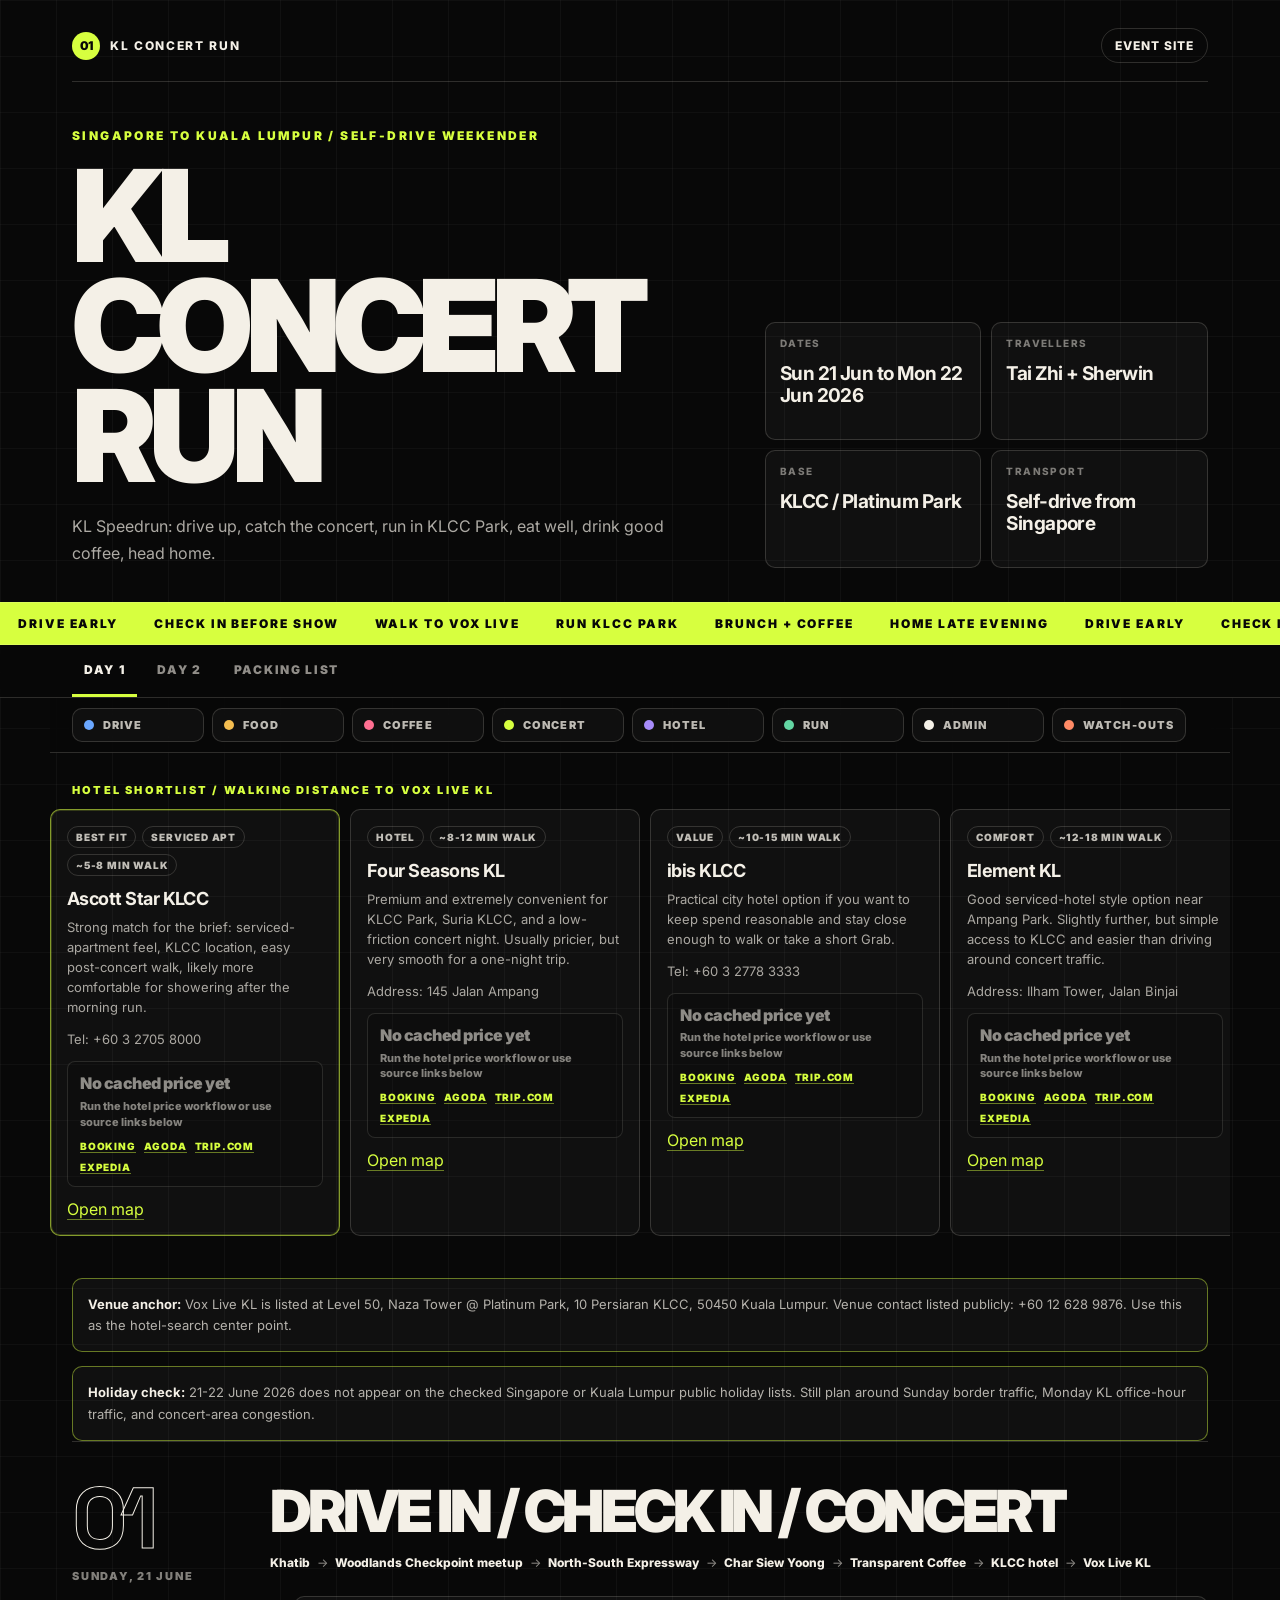
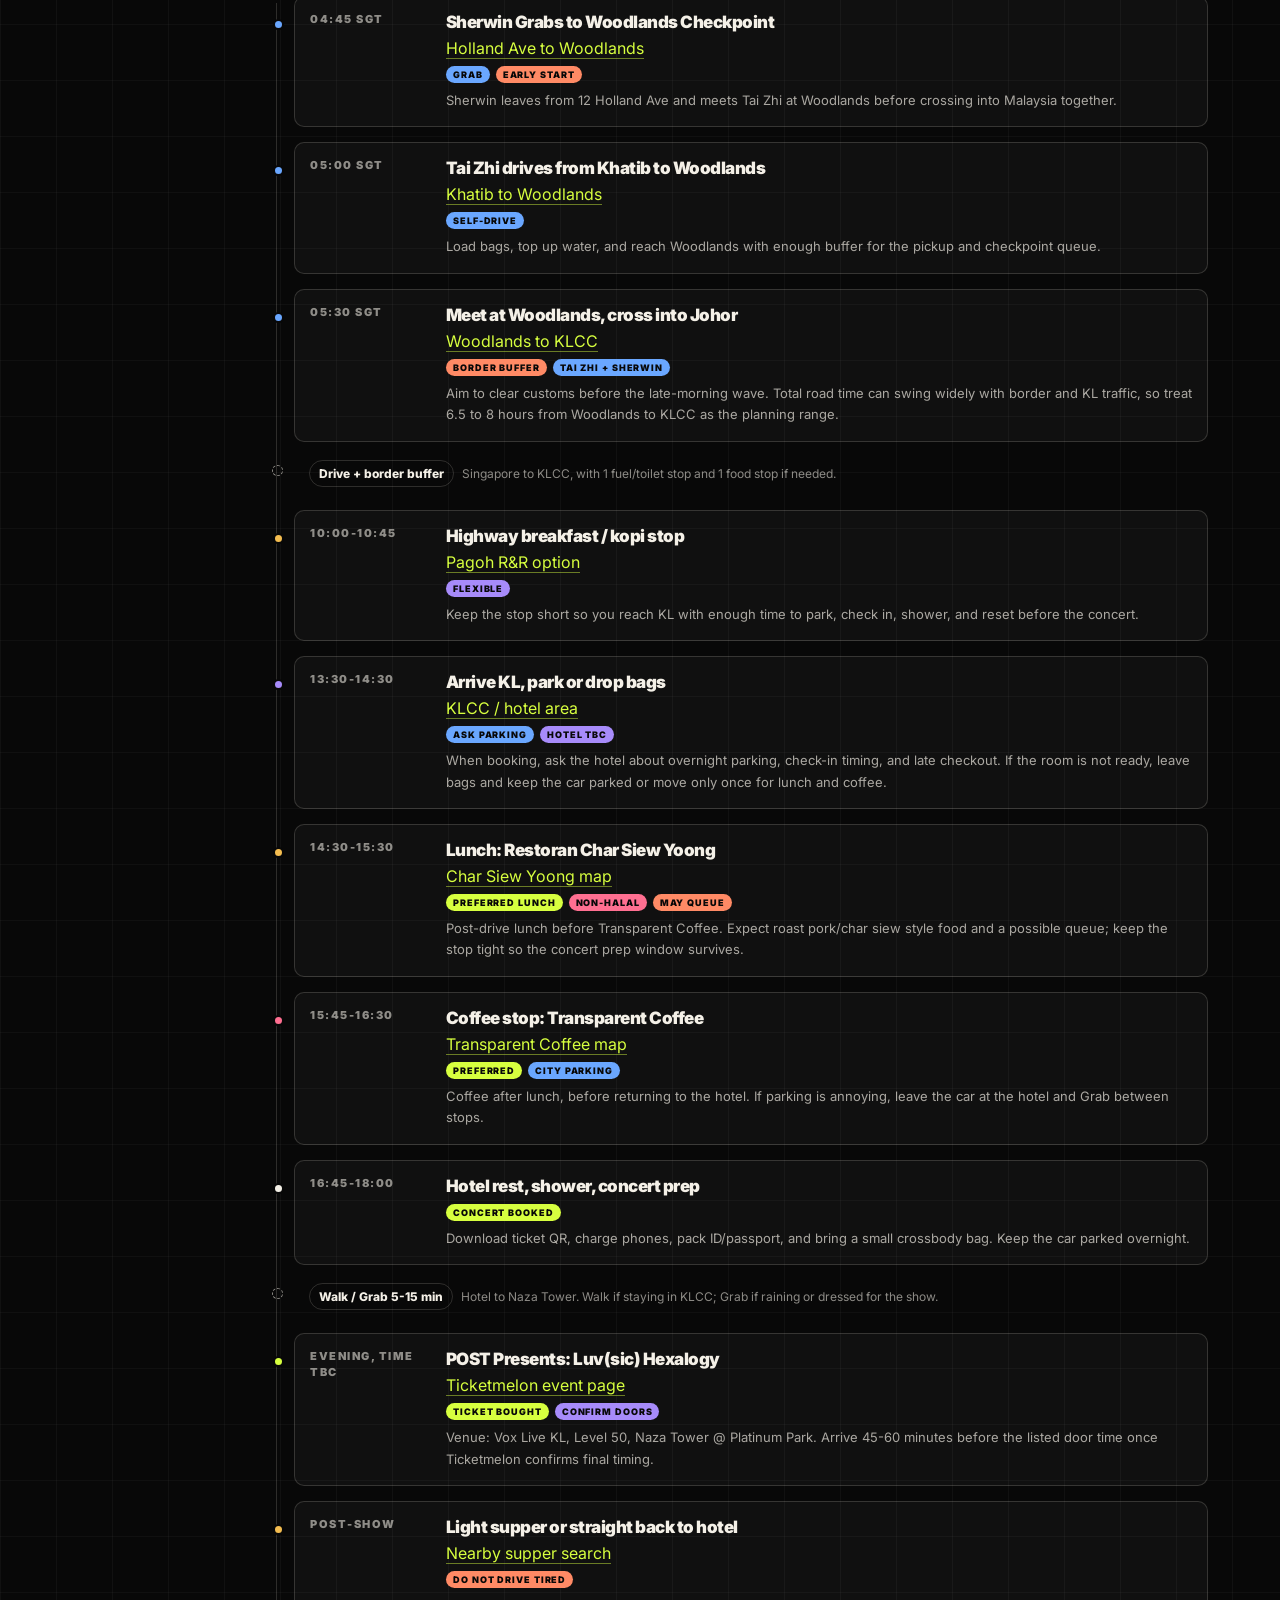
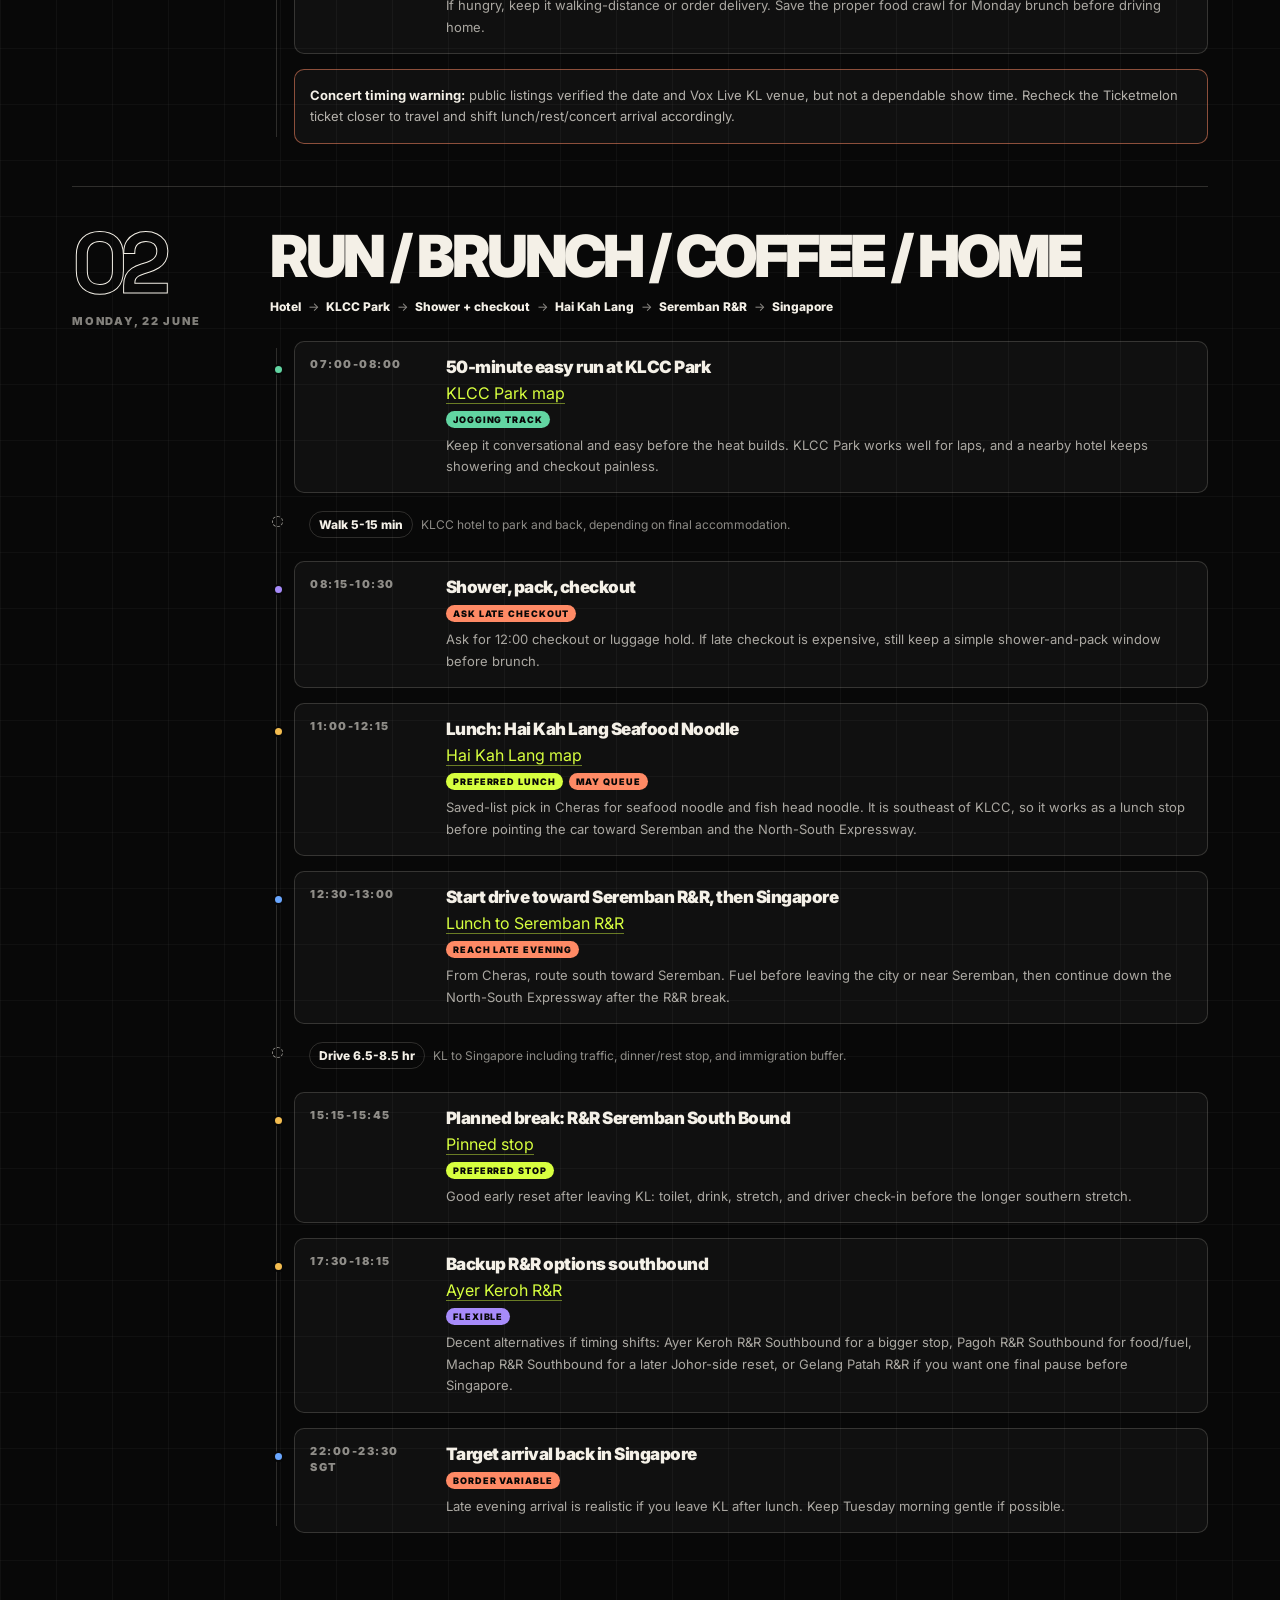
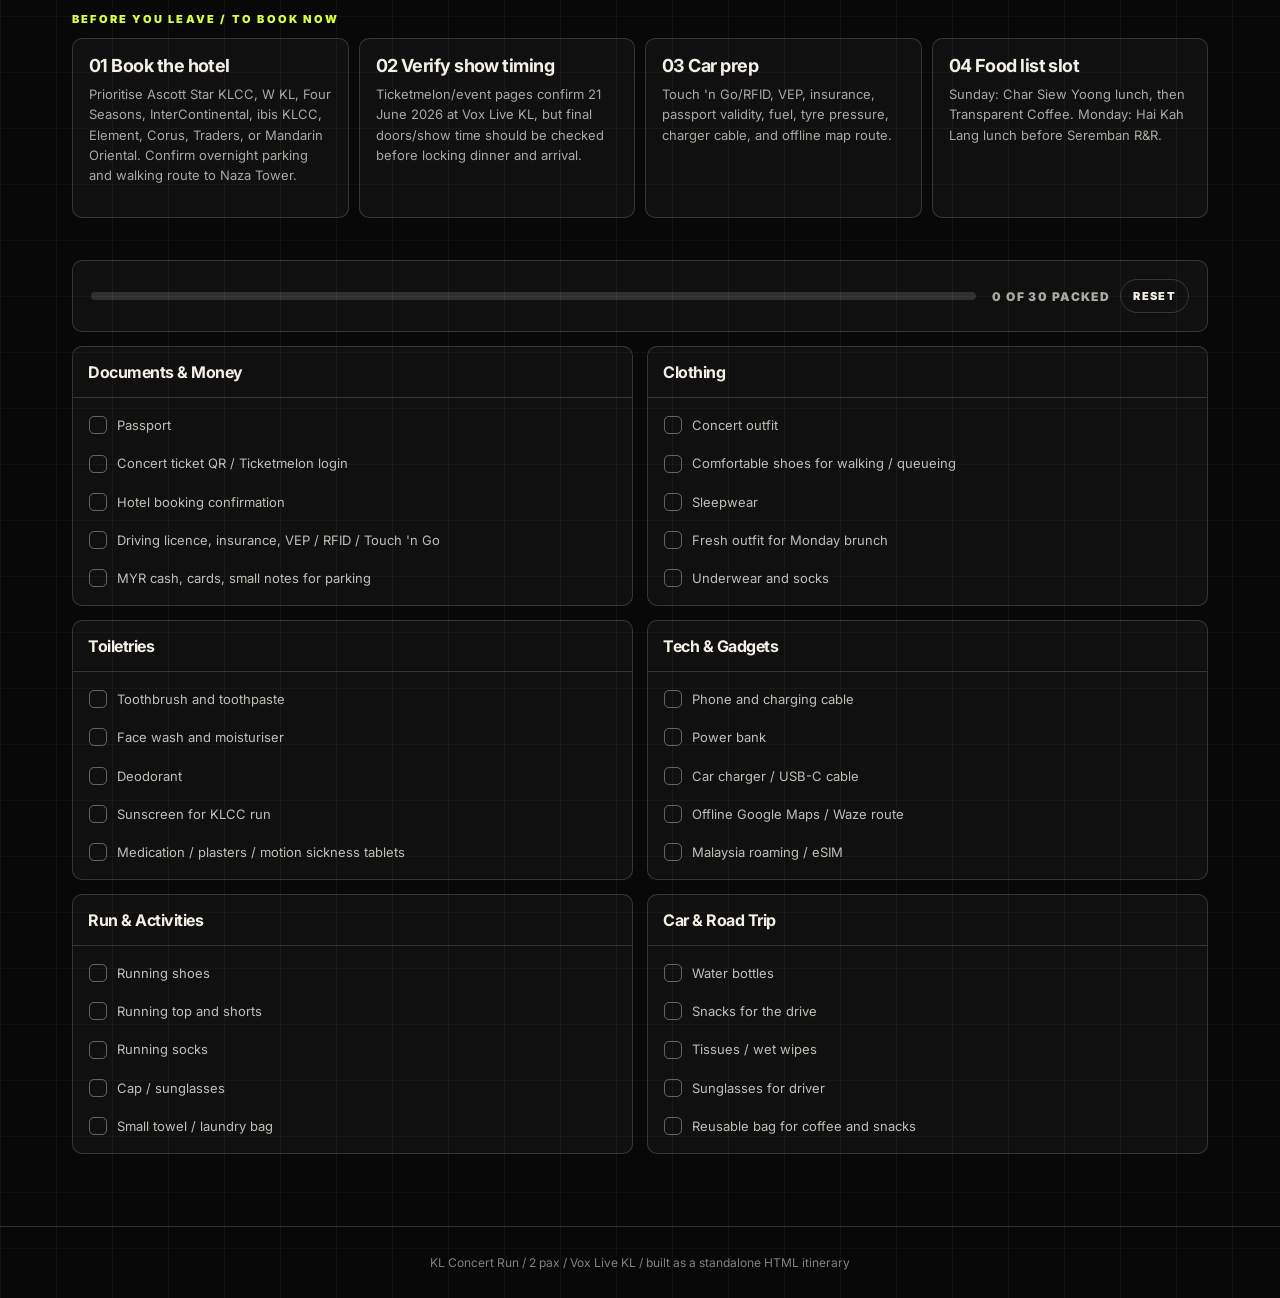
==== commit 73b236a2: "Add hotel price snapshots" ====
--- a/index.html
+++ b/index.html
@@ -7,7 +7,7 @@
 <link rel="preconnect" href="https://fonts.googleapis.com">
 <link rel="preconnect" href="https://fonts.gstatic.com" crossorigin>
 <link href="https://fonts.googleapis.com/css2?family=Inter:wght@400;500;600;700;800;900&family=Space+Grotesk:wght@500;700&display=swap" rel="stylesheet">
-<link rel="stylesheet" href="styles.css">
+<link rel="stylesheet" href="styles.css?v=20260502-hotel-prices">
 </head>
 <body>
 <div class="shell">
@@ -67,7 +67,7 @@
   <footer id="footerText"></footer>
 </div>
 
-<script src="data.js"></script>
-<script src="script.js"></script>
+<script src="data.js?v=20260502-hotel-prices"></script>
+<script src="script.js?v=20260502-hotel-prices"></script>
 </body>
 </html>
--- a/styles.css
+++ b/styles.css
@@ -286,6 +286,44 @@
     font-size: 13px;
     line-height: 1.55;
   }
+  .hotel-price {
+    border: 1px solid rgba(244,240,231,0.12);
+    border-radius: 8px;
+    margin: 12px 0;
+    padding: 12px;
+    background: rgba(8,8,8,0.22);
+  }
+  .price-main {
+    color: var(--paper);
+    font-size: 16px;
+    font-weight: 900;
+    letter-spacing: -0.03em;
+    line-height: 1.2;
+  }
+  .muted-price { color: rgba(244,240,231,0.56); }
+  .price-meta, .price-caveat {
+    color: rgba(244,240,231,0.52);
+    font-size: 11px;
+    font-weight: 800;
+    line-height: 1.45;
+    margin-top: 5px;
+  }
+  .price-caveat {
+    font-weight: 600;
+    text-transform: none;
+  }
+  .price-sources {
+    display: flex;
+    flex-wrap: wrap;
+    gap: 8px;
+    margin-top: 9px;
+  }
+  .price-sources a {
+    font-size: 10px;
+    font-weight: 900;
+    letter-spacing: 0.08em;
+    text-transform: uppercase;
+  }
   .mini-meta {
     display: flex;
     flex-wrap: wrap;
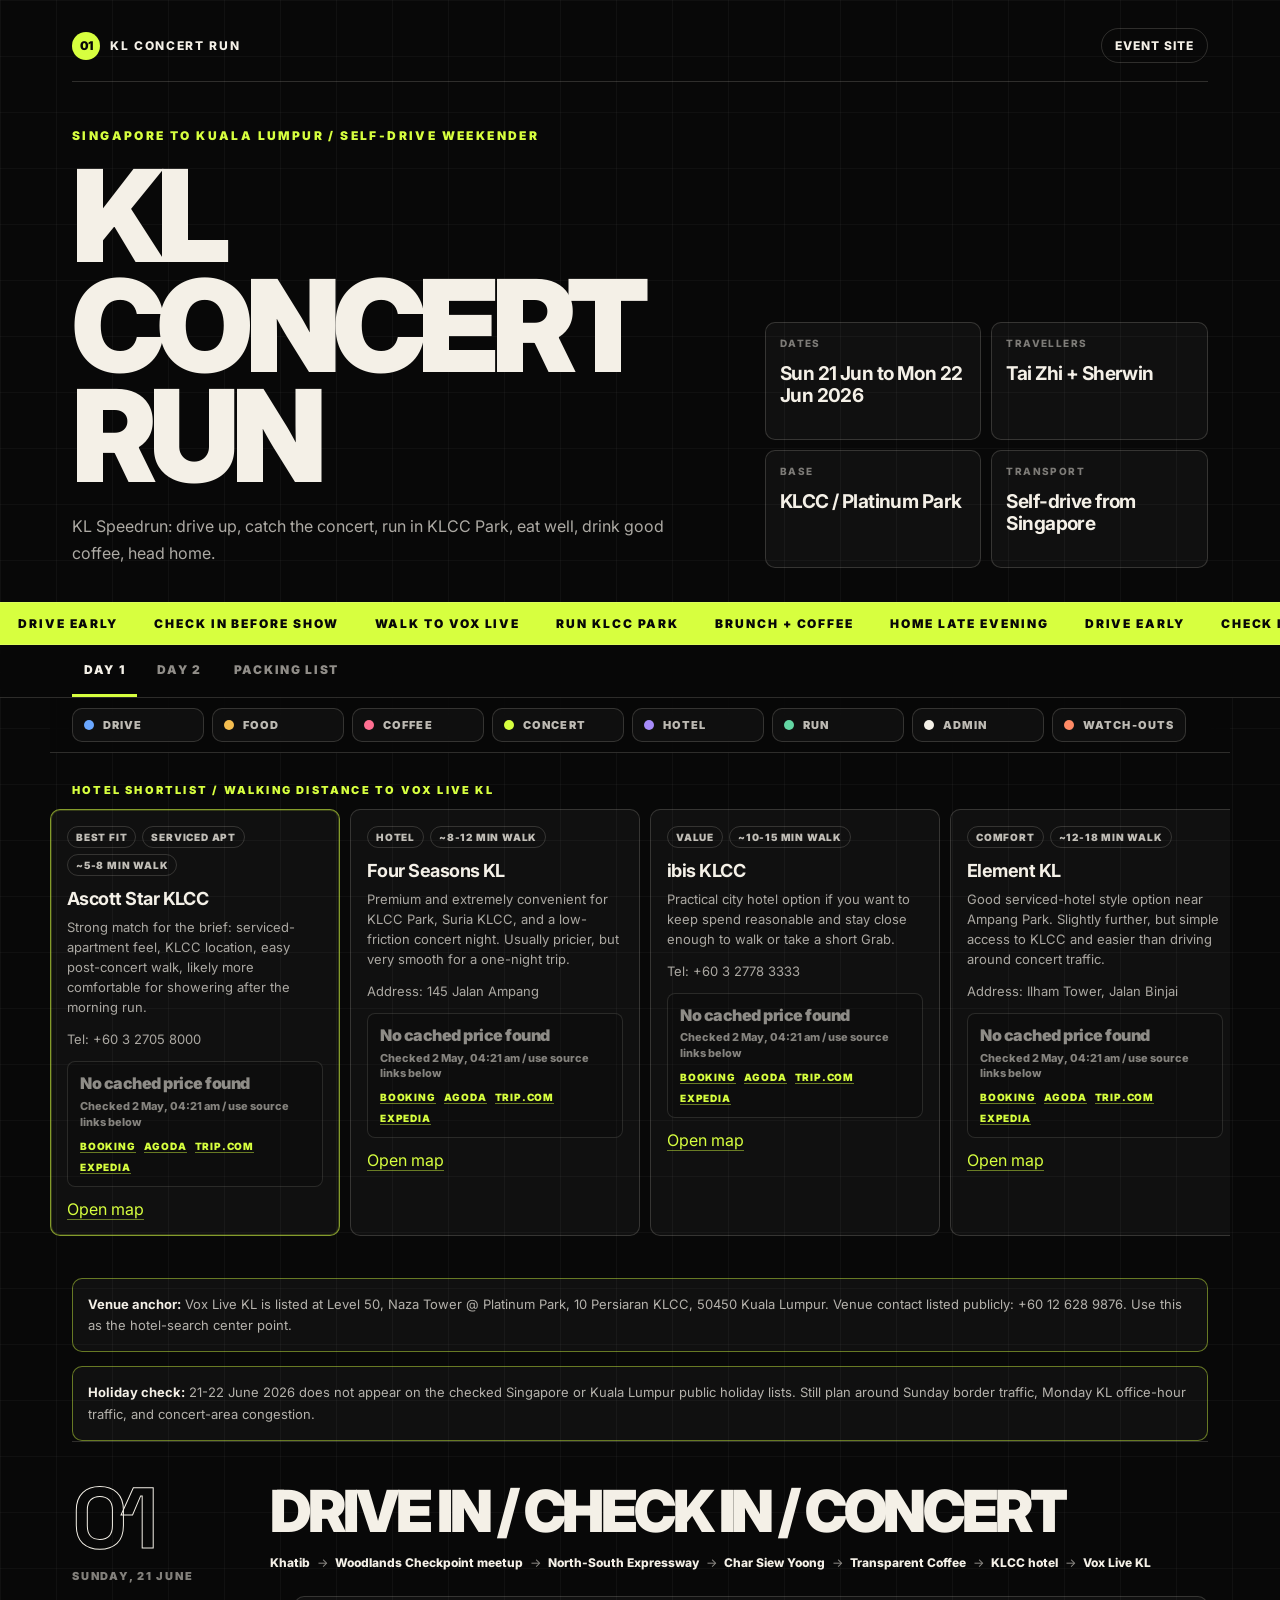
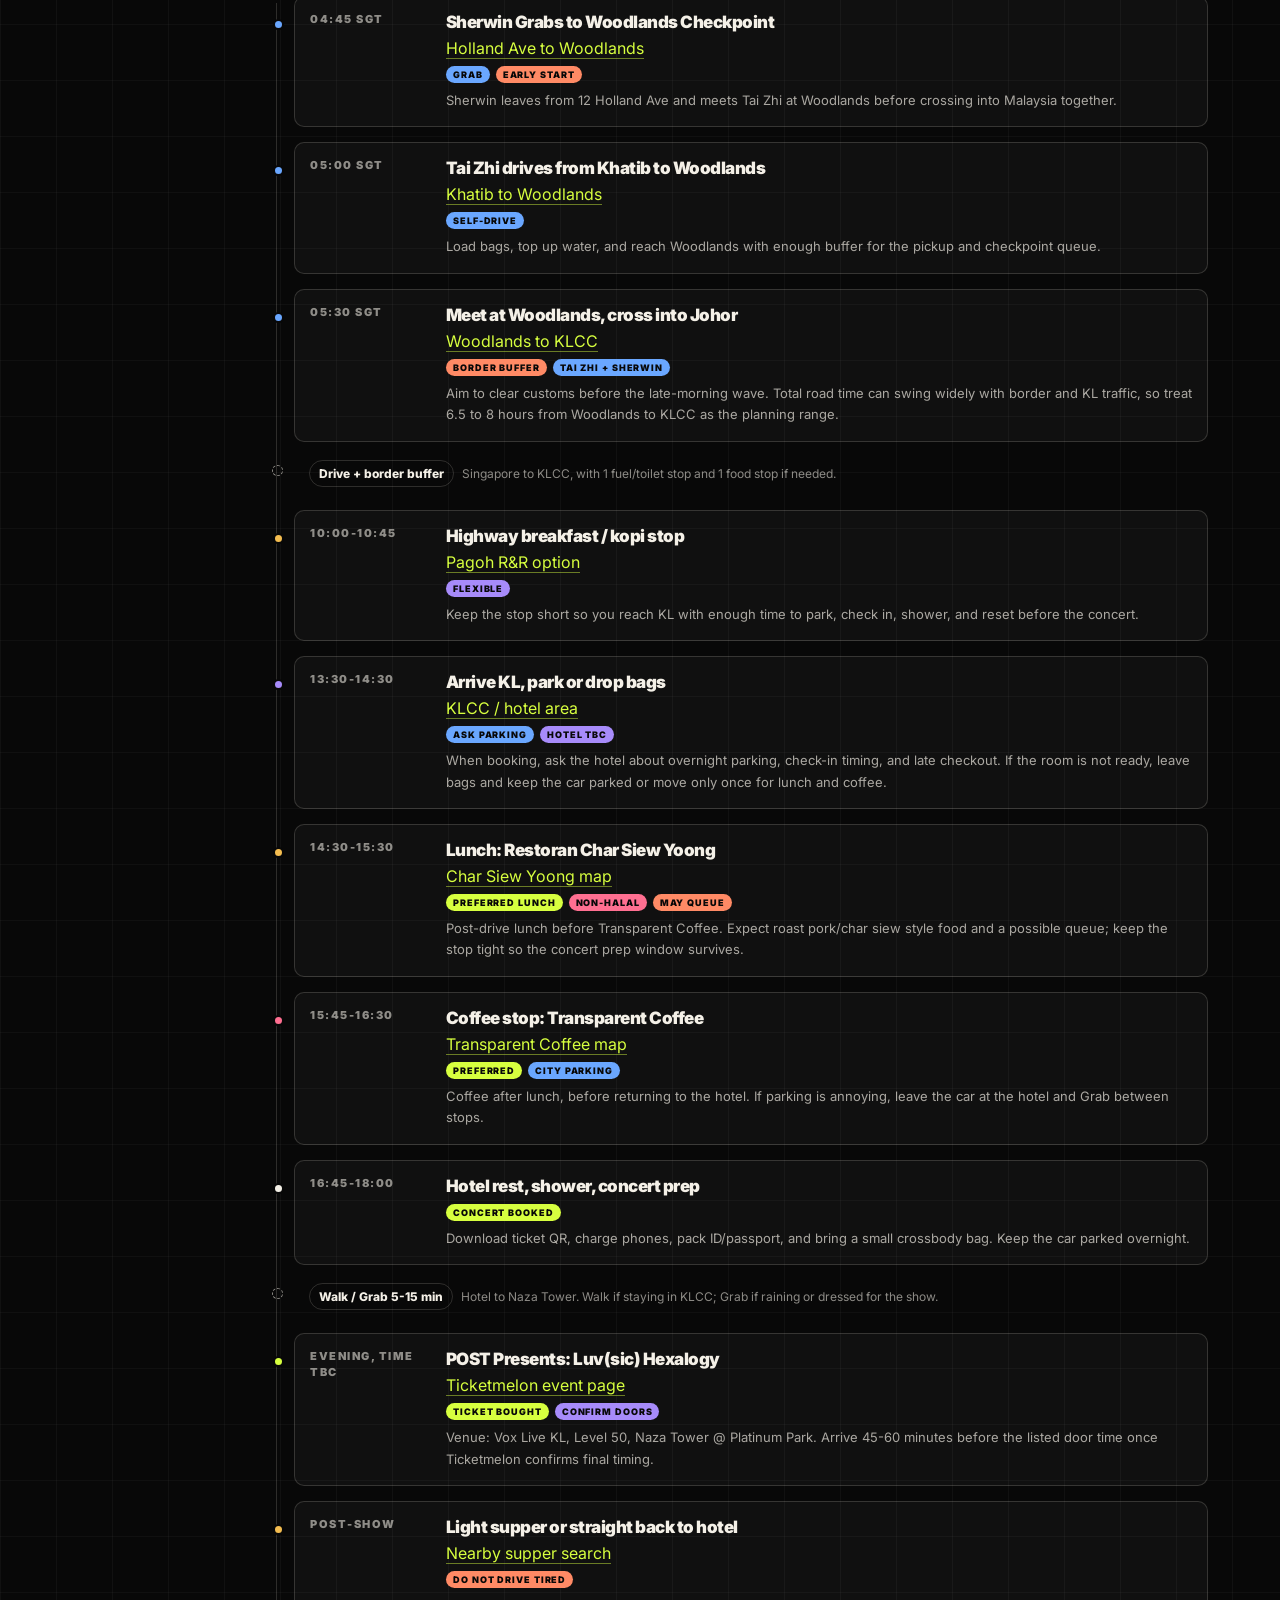
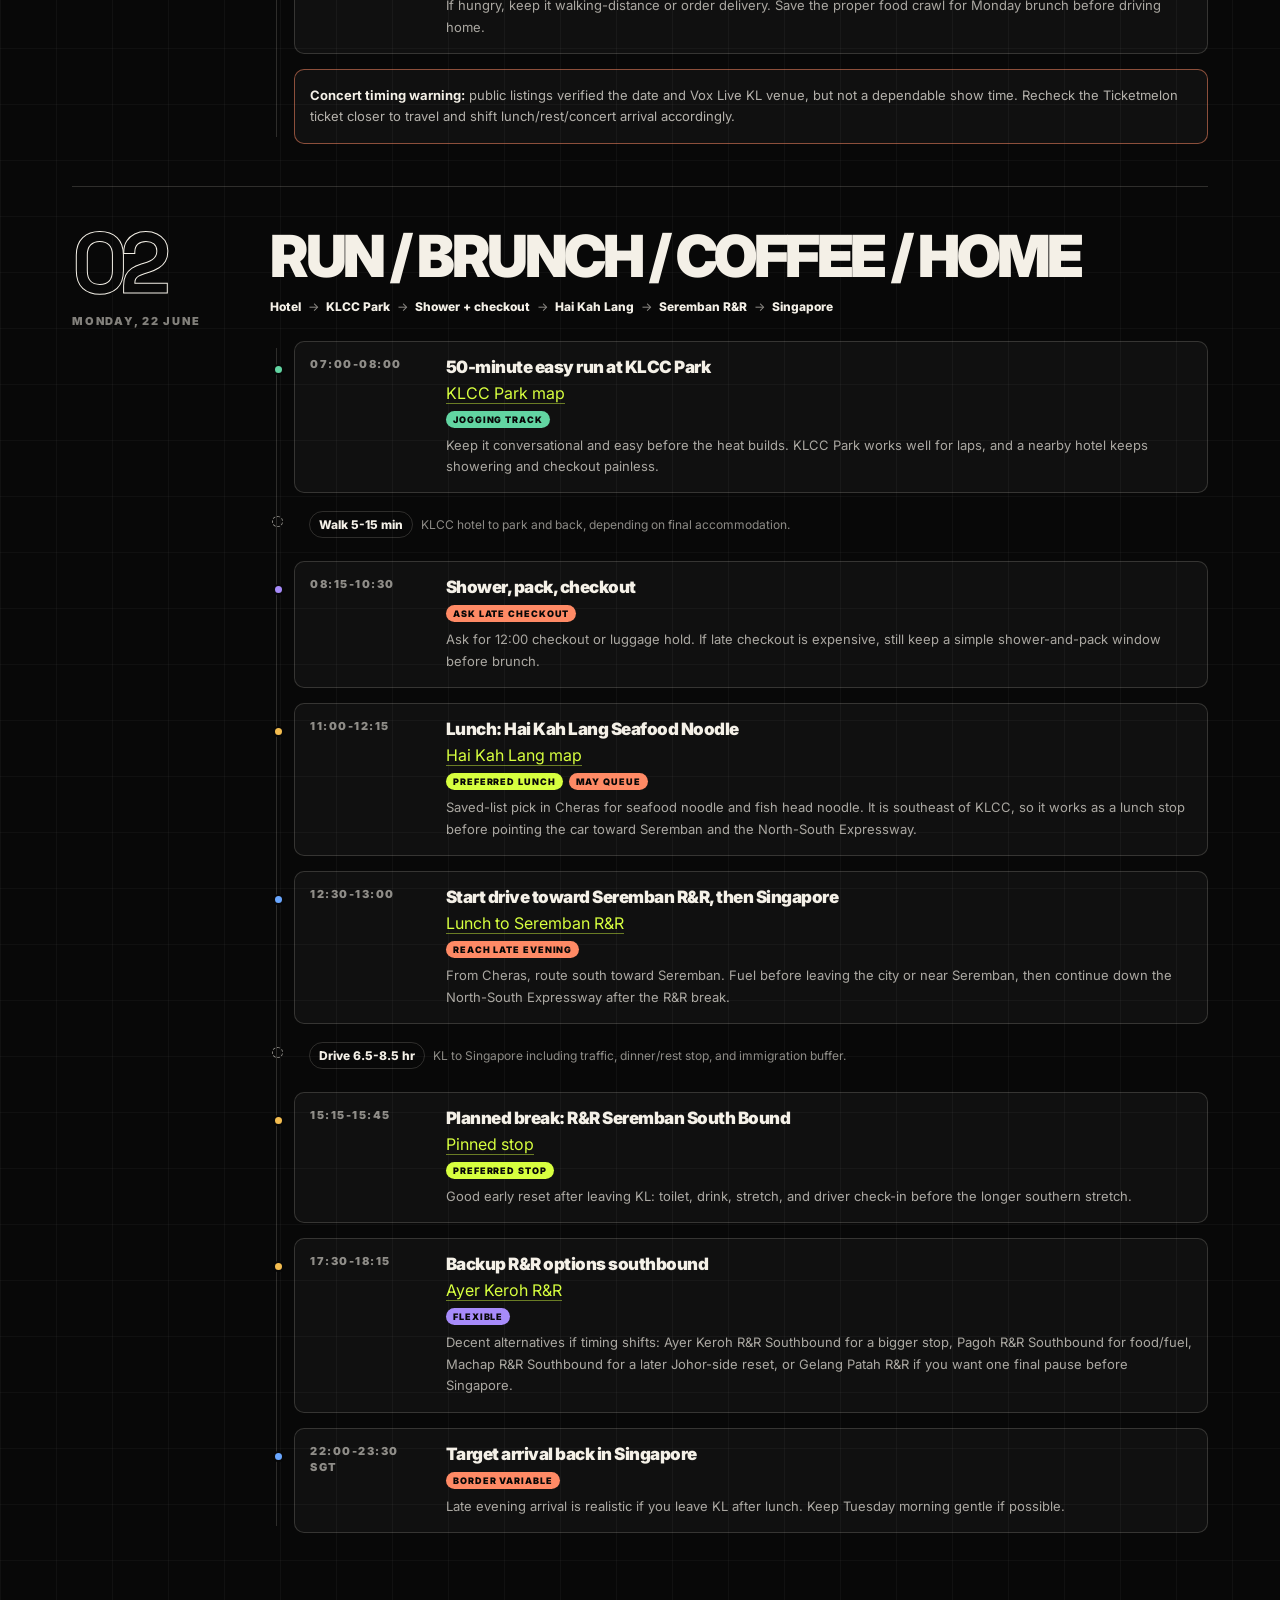
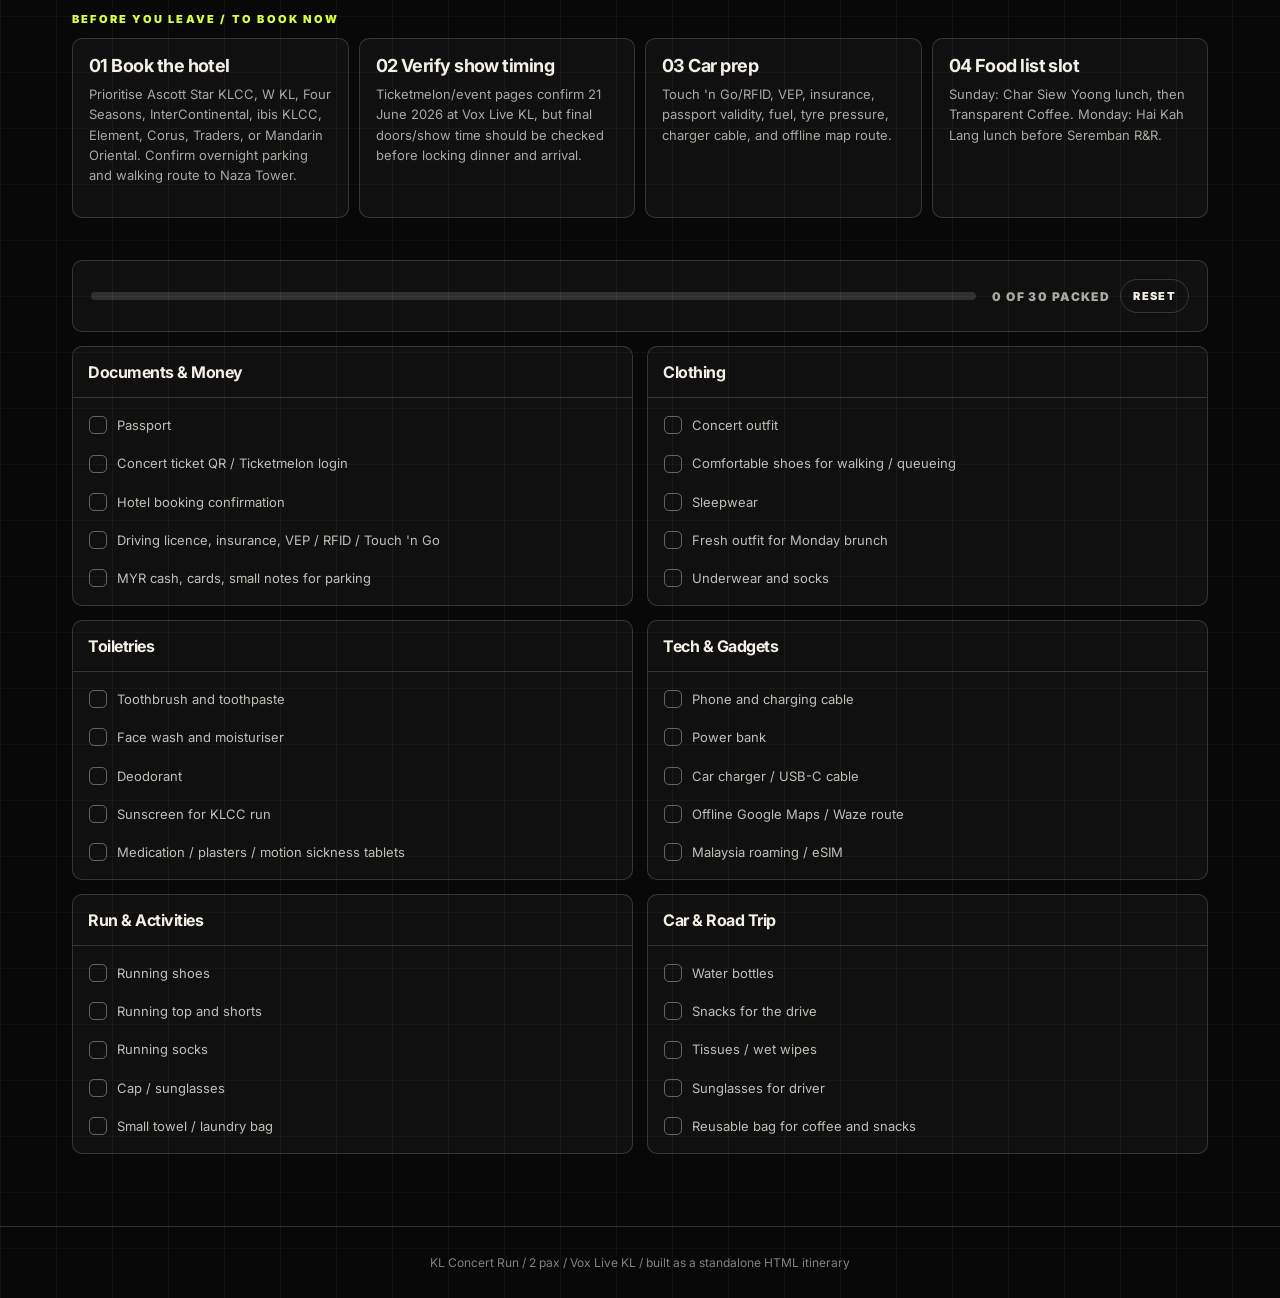
==== commit 1abf66d8: "Fix sticky legend and day index" ====
--- a/index.html
+++ b/index.html
@@ -7,7 +7,7 @@
 <link rel="preconnect" href="https://fonts.googleapis.com">
 <link rel="preconnect" href="https://fonts.gstatic.com" crossorigin>
 <link href="https://fonts.googleapis.com/css2?family=Inter:wght@400;500;600;700;800;900&family=Space+Grotesk:wght@500;700&display=swap" rel="stylesheet">
-<link rel="stylesheet" href="styles.css?v=20260502-hotel-prices">
+<link rel="stylesheet" href="styles.css?v=20260502-sticky-layout-2">
 </head>
 <body>
 <div class="shell">
@@ -39,10 +39,11 @@
   </nav>
 
   <main class="content-flow">
+    <div class="legend-wrap">
+      <div class="legend" id="legend"></div>
+    </div>
+
     <section id="section-day-1" class="scroll-section" aria-labelledby="nav-day-1">
-      <div class="legend-wrap">
-        <div class="legend" id="legend"></div>
-      </div>
       <div id="dayOneContent"></div>
     </section>
 
@@ -67,7 +68,7 @@
   <footer id="footerText"></footer>
 </div>
 
-<script src="data.js?v=20260502-hotel-prices"></script>
-<script src="script.js?v=20260502-hotel-prices"></script>
+<script src="data.js?v=20260502-sticky-layout-2"></script>
+<script src="script.js?v=20260502-sticky-layout-2"></script>
 </body>
 </html>
--- a/styles.css
+++ b/styles.css
@@ -16,6 +16,9 @@
     --amber: #f4bd50;
     --violet: #a78bfa;
     --radius: 10px;
+    --tab-height: 53px;
+    --legend-height: 55px;
+    --sticky-gap: 20px;
   }
 
   html { scroll-behavior: smooth; }
@@ -166,6 +169,7 @@
     position: sticky;
     top: 0;
     z-index: 10;
+    min-height: var(--tab-height);
     background: rgba(8,8,8,0.86);
     backdrop-filter: blur(18px);
     border-bottom: 1px solid var(--line);
@@ -198,7 +202,7 @@
     padding: 30px 22px 72px;
   }
   .scroll-section {
-    scroll-margin-top: 58px;
+    scroll-margin-top: calc(var(--tab-height) + var(--legend-height) + var(--sticky-gap));
   }
   .todo-grid {
     display: grid;
@@ -208,7 +212,7 @@
   }
   .legend-wrap {
     position: sticky;
-    top: 50px;
+    top: var(--tab-height);
     z-index: 9;
     margin: -30px -22px 30px;
     padding: 10px 22px;
@@ -358,7 +362,7 @@
   }
   .day-index {
     position: sticky;
-    top: 78px;
+    top: calc(var(--tab-height) + var(--legend-height) + var(--sticky-gap));
     align-self: start;
   }
   .day-number {
